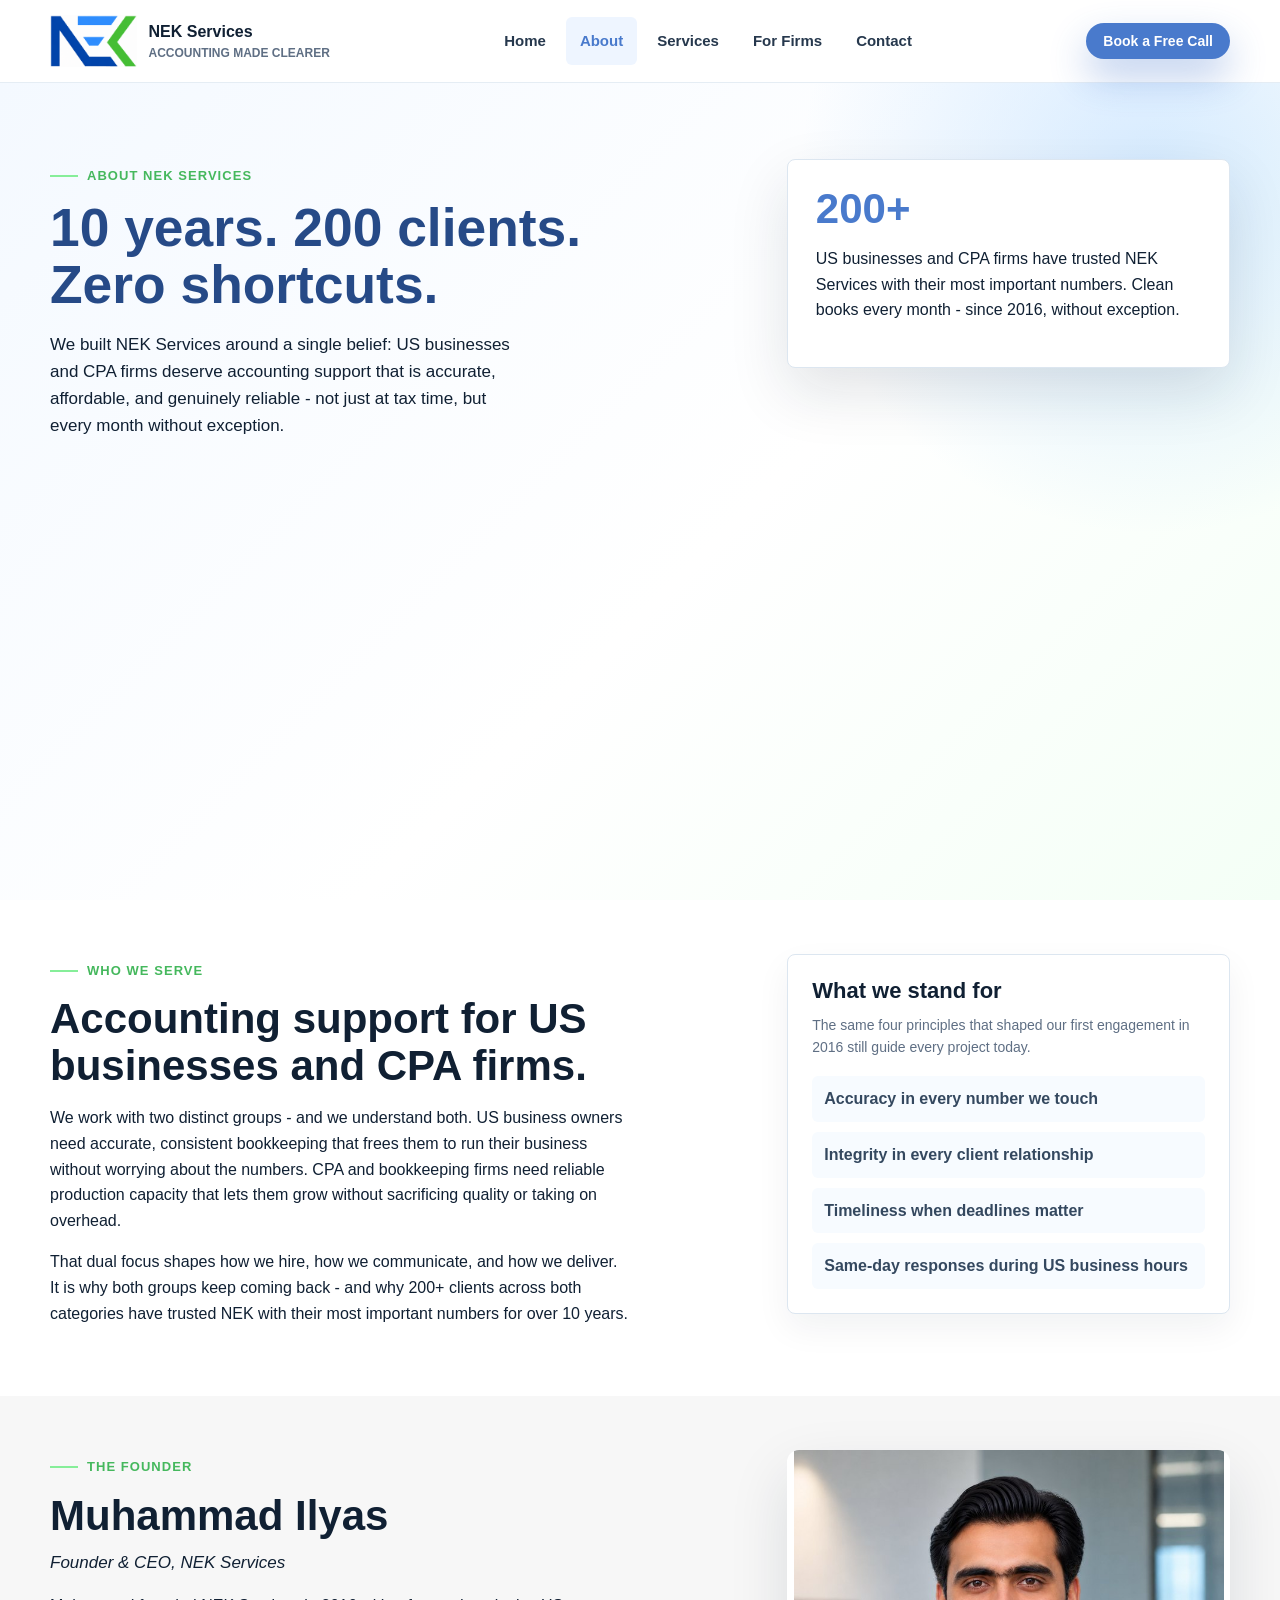
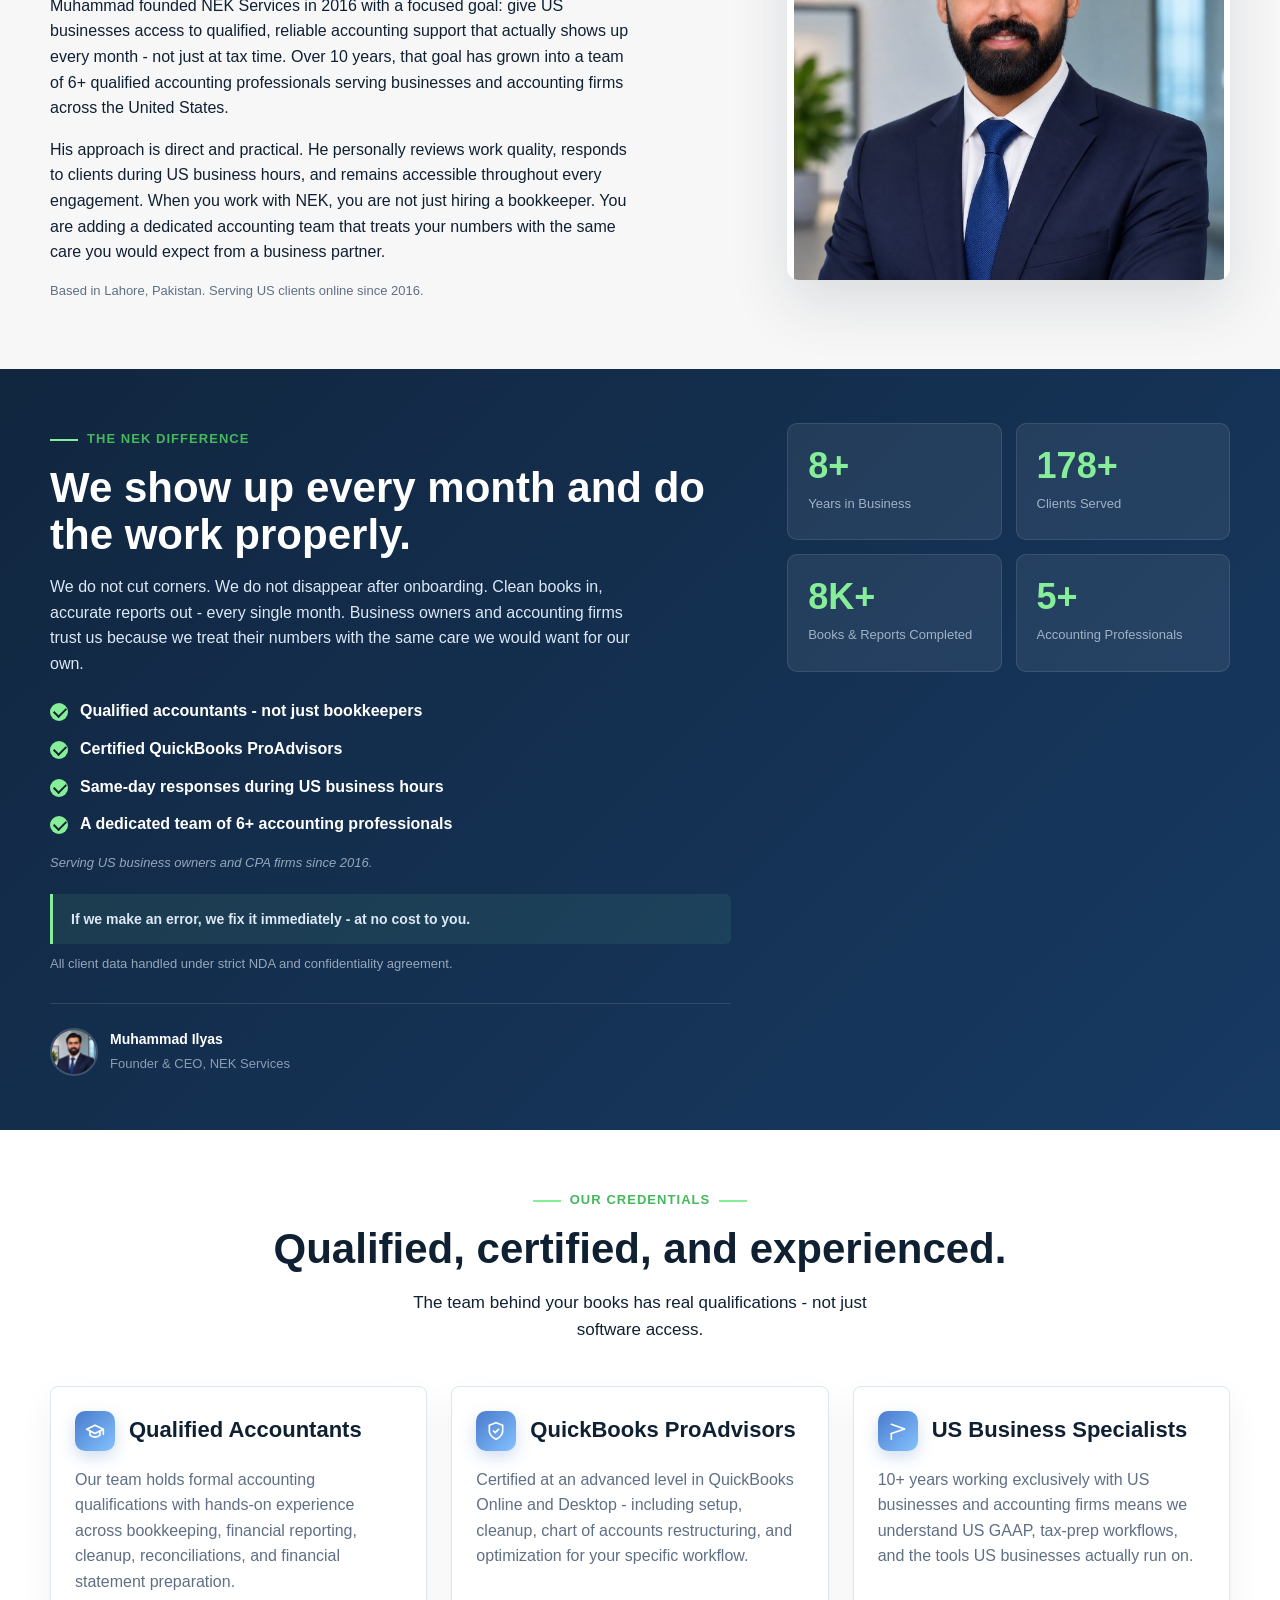
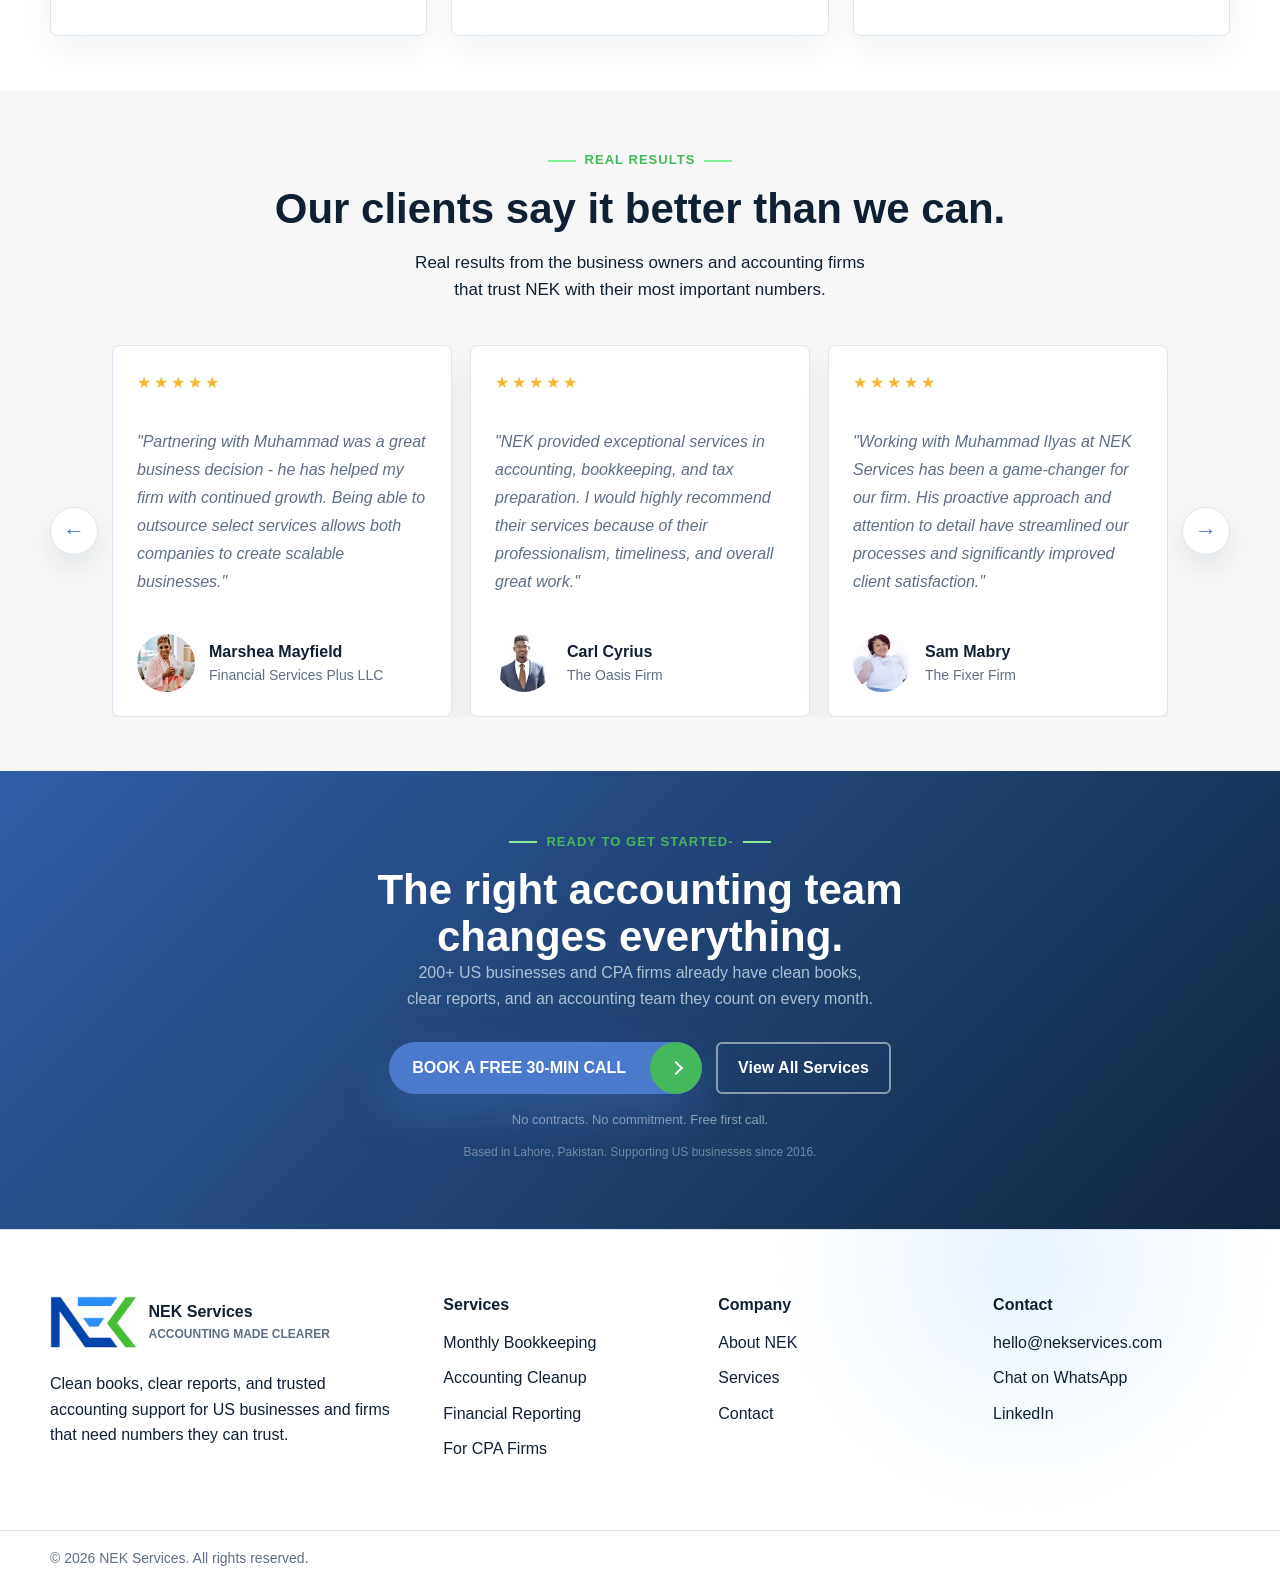
==== website/about.html @ b8a101f8 "Initial static website build" ====
﻿<!doctype html>
<html lang="en">
<head>
  <meta charset="utf-8">
  <meta name="viewport" content="width=device-width, initial-scale=1">
  <title>About NEK Services | US Accounting &amp; Bookkeeping Team Since 2016</title>
  <meta name="description" content="NEK Services is a Lahore-based accounting team serving US businesses and CPA firms since 2016. 200+ clients, 10+ years, certified QuickBooks ProAdvisors, strict NDA on every engagement.">
  <link rel="canonical" href="https://www.nekservices.com/about.html">
  <link rel="icon" href="assets/logos/favicon.png?v=nek-favicon-32-1">
  <link rel="stylesheet" href="assets/css/styles.css?v=founder-photo-1">
  <meta property="og:type" content="website">
  <meta property="og:title" content="About NEK Services | US Accounting Team Since 2016">
  <meta property="og:description" content="10+ years, 200+ clients. Qualified accountants, Certified QuickBooks ProAdvisors, strict NDA on every engagement. Based in Lahore, serving US businesses and CPA firms.">
  <meta property="og:url" content="https://www.nekservices.com/about.html">
  <meta property="og:image" content="https://www.nekservices.com/assets/img/og-image.png">
  <meta name="twitter:card" content="summary_large_image">
  <meta name="twitter:title" content="About NEK Services | US Accounting Team Since 2016">
  <meta name="twitter:description" content="10+ years, 200+ clients. Qualified accountants, Certified QuickBooks ProAdvisors. Based in Lahore, serving US businesses and CPA firms since 2016.">
  <meta name="twitter:image" content="https://www.nekservices.com/assets/img/og-image.png">
  <script type="application/ld+json">
  {
    "@context": "https://schema.org",
    "@type": "AboutPage",
    "name": "About NEK Services",
    "url": "https://www.nekservices.com/about.html",
    "description": "NEK Services - Lahore-based accounting team serving US businesses and CPA firms since 2016.",
    "about": {
      "@type": "AccountingService",
      "name": "NEK Services",
      "founder": { "@type": "Person", "name": "Muhammad Ilyas" },
      "foundingDate": "2016"
    }
  }
  </script>
</head>
<body>

  <header class="header">
    <nav class="container nav" aria-label="Main navigation">
      <a class="brand" href="index.html" aria-label="NEK Services home">
        <img class="brand__logo" src="assets/logos/nek-logo.png?v=mark-2" alt="NEK Services">
        <span class="brand__text">NEK Services <span>Accounting made clearer</span></span>
      </a>
      <button class="menu-toggle" type="button" aria-label="Toggle navigation" aria-expanded="false" data-menu-toggle>
        <span aria-hidden="true"></span><span aria-hidden="true"></span><span aria-hidden="true"></span>
      </button>
      <ul class="nav__links" data-nav-links>
        <li><a href="index.html">Home</a></li>
        <li><a href="about.html" aria-current="page">About</a></li>
        <li><a href="services.html">Services</a></li>
        <li><a href="for-firms.html">For Firms</a></li>
        <li><a href="contact.html">Contact</a></li>
      </ul>
      <div class="nav__actions">
        <a class="btn btn--primary" href="contact.html">Book a Free Call</a>
      </div>
    </nav>
  </header>

  <main>

    <!-- ---------------------------------------------
         PAGE HERO
    --------------------------------------------- -->
    <section class="hero page-hero">
      <div class="container hero__grid">
        <div class="reveal">
          <p class="eyebrow">About NEK Services</p>
          <h1>10 years. 200 clients. Zero shortcuts.</h1>
          <p class="lead">We built NEK Services around a single belief: US businesses and CPA firms deserve accounting support that is accurate, affordable, and genuinely reliable - not just at tax time, but every month without exception.</p>
        </div>
        <div class="breadcrumb-card reveal">
          <strong>200+</strong>
          <p>US businesses and CPA firms have trusted NEK Services with their most important numbers. Clean books every month - since 2016, without exception.</p>
        </div>
      </div>
    </section>

    <!-- ---------------------------------------------
         WHO WE SERVE
    --------------------------------------------- -->
    <section class="section">
      <div class="container about-grid">
        <div class="reveal">
          <p class="eyebrow">Who we serve</p>
          <h2>Accounting support for US businesses and CPA firms.</h2>
          <p>We work with two distinct groups - and we understand both. US business owners need accurate, consistent bookkeeping that frees them to run their business without worrying about the numbers. CPA and bookkeeping firms need reliable production capacity that lets them grow without sacrificing quality or taking on overhead.</p>
          <p>That dual focus shapes how we hire, how we communicate, and how we deliver. It is why both groups keep coming back - and why 200+ clients across both categories have trusted NEK with their most important numbers for over 10 years.</p>
        </div>
        <div class="card reveal">
          <h3>What we stand for</h3>
          <p class="card__desc">The same four principles that shaped our first engagement in 2016 still guide every project today.</p>
          <ul class="service-list">
            <li>Accuracy in every number we touch</li>
            <li>Integrity in every client relationship</li>
            <li>Timeliness when deadlines matter</li>
            <li>Same-day responses during US business hours</li>
          </ul>
        </div>
      </div>
    </section>

    <!-- ---------------------------------------------
         FOUNDER STORY
    --------------------------------------------- -->
    <section class="section section--soft">
      <div class="container about-grid">
        <div class="reveal">
          <p class="eyebrow">The Founder</p>
          <h2>Muhammad Ilyas</h2>
          <p class="lead" style="margin-top:10px;font-style:italic;">Founder &amp; CEO, NEK Services</p>
          <p>Muhammad founded NEK Services in 2016 with a focused goal: give US businesses access to qualified, reliable accounting support that actually shows up every month - not just at tax time. Over 10 years, that goal has grown into a team of 6+ qualified accounting professionals serving businesses and accounting firms across the United States.</p>
          <p>His approach is direct and practical. He personally reviews work quality, responds to clients during US business hours, and remains accessible throughout every engagement. When you work with NEK, you are not just hiring a bookkeeper. You are adding a dedicated accounting team that treats your numbers with the same care you would expect from a business partner.</p>
          <p class="card__meta">Based in Lahore, Pakistan. Serving US clients online since 2016.</p>
        </div>
        <div class="reveal">
          <div class="photo-placeholder photo-placeholder--tall founder-photo">
            <img src="assets/img/founder/muhammad-ilyas.jpg" alt="Muhammad Ilyas, Founder and CEO of NEK Services" loading="lazy">
          </div>
        </div>
      </div>
    </section>

    <!-- ---------------------------------------------
         THE NEK DIFFERENCE  -  Dark section (fuller story - homepage has shortened version)
    --------------------------------------------- -->
    <section class="section section--dark">
      <div class="container about-grid">
        <div class="reveal">
          <p class="eyebrow">The NEK Difference</p>
          <h2>We show up every month and do the work properly.</h2>
          <p>We do not cut corners. We do not disappear after onboarding. Clean books in, accurate reports out - every single month. Business owners and accounting firms trust us because we treat their numbers with the same care we would want for our own.</p>
          <ul class="checks">
            <li>Qualified accountants - not just bookkeepers</li>
            <li>Certified QuickBooks ProAdvisors</li>
            <li>Same-day responses during US business hours</li>
            <li>A dedicated team of 6+ accounting professionals</li>
          </ul>
          <p class="audience-note">Serving US business owners and CPA firms since 2016.</p>
          <div class="guarantee">
            <p>If we make an error, we fix it immediately - at no cost to you.</p>
          </div>
          <p class="security-note">All client data handled under strict NDA and confidentiality agreement.</p>
          <div class="founder-sig">
            <img src="assets/img/founder/muhammad-ilyas.jpg" alt="Muhammad Ilyas" loading="lazy">
            <div>
              <strong>Muhammad Ilyas</strong>
              <span>Founder &amp; CEO, NEK Services</span>
            </div>
          </div>
        </div>
        <div class="reveal">
          <div class="about-stats">
            <div class="about-stat">
              <strong data-count="10" data-suffix="+">0+</strong>
              <span>Years in Business</span>
            </div>
            <div class="about-stat">
              <strong data-count="200" data-suffix="+">0+</strong>
              <span>Clients Served</span>
            </div>
            <div class="about-stat">
              <strong data-count="10" data-suffix="K+">0K+</strong>
              <span>Books &amp; Reports Completed</span>
            </div>
            <div class="about-stat">
              <strong data-count="6" data-suffix="+">0+</strong>
              <span>Accounting Professionals</span>
            </div>
          </div>
        </div>
      </div>
    </section>

    <!-- ---------------------------------------------
         CREDENTIALS
    --------------------------------------------- -->
    <section class="section">
      <div class="container">
        <div class="section__head section__head--center reveal">
          <p class="eyebrow">Our credentials</p>
          <h2>Qualified, certified, and experienced.</h2>
          <p class="lead">The team behind your books has real qualifications - not just software access.</p>
        </div>
        <div class="grid grid--3">
          <article class="card reveal">
            <div class="svc-heading">
              <div class="svc-badge">
                <svg viewBox="0 0 24 24" fill="none" stroke="#fff" stroke-width="2" stroke-linecap="round" stroke-linejoin="round" aria-hidden="true"><path d="M22 10v6M2 10l10-5 10 5-10 5z"/><path d="M6 12v5c3 3 9 3 12 0v-5"/></svg>
              </div>
              <h3>Qualified Accountants</h3>
            </div>
            <p>Our team holds formal accounting qualifications with hands-on experience across bookkeeping, financial reporting, cleanup, reconciliations, and financial statement preparation.</p>
          </article>
          <article class="card reveal">
            <div class="svc-heading">
              <div class="svc-badge">
                <svg viewBox="0 0 24 24" fill="none" stroke="#fff" stroke-width="2" stroke-linecap="round" stroke-linejoin="round" aria-hidden="true"><path d="M12 22s8-4 8-10V5l-8-3-8 3v7c0 6 8 10 8 10z"/><polyline points="9 12 11 14 15 10"/></svg>
              </div>
              <h3>QuickBooks ProAdvisors</h3>
            </div>
            <p>Certified at an advanced level in QuickBooks Online and Desktop - including setup, cleanup, chart of accounts restructuring, and optimization for your specific workflow.</p>
          </article>
          <article class="card reveal">
            <div class="svc-heading">
              <div class="svc-badge">
                <svg viewBox="0 0 24 24" fill="none" stroke="#fff" stroke-width="2" stroke-linecap="round" stroke-linejoin="round" aria-hidden="true"><line x1="4" y1="15" x2="4" y2="22"/><path d="M4 4l16 5.5L4 15"/></svg>
              </div>
              <h3>US Business Specialists</h3>
            </div>
            <p>10+ years working exclusively with US businesses and accounting firms means we understand US GAAP, tax-prep workflows, and the tools US businesses actually run on.</p>
          </article>
        </div>
      </div>
    </section>

    <!-- ---------------------------------------------
         TESTIMONIALS  -  3 (Marshea, Carl, Sam - different from homepage)
    --------------------------------------------- -->
    <section class="section section--soft">
      <div class="container">
        <div class="section__head section__head--center reveal">
          <p class="eyebrow">Real results</p>
          <h2>Our clients say it better than we can.</h2>
          <p class="lead">Real results from the business owners and accounting firms that trust NEK with their most important numbers.</p>
        </div>
        <div class="slider reveal" data-slider>
          <button class="slider__button" type="button" aria-label="Previous testimonial" data-slider-prev>&#8592;</button>
          <div class="slider__viewport" aria-live="polite">
            <div class="slider__track" data-slider-track>

              <article class="card testimonial">
                <div class="testimonial__stars" aria-label="5 out of 5 stars"><span aria-hidden="true">&#9733;&#9733;&#9733;&#9733;&#9733;</span></div>
                <p class="testimonial__body">"Partnering with Muhammad was a great business decision - he has helped my firm with continued growth. Being able to outsource select services allows both companies to create scalable businesses."</p>
                <div class="testimonial__person">
                  <img src="assets/img/team/marshea-mayfield-96.jpg" alt="Marshea Mayfield" loading="lazy">
                  <div><strong>Marshea Mayfield</strong><span>Financial Services Plus LLC</span></div>
                </div>
              </article>

              <article class="card testimonial">
                <div class="testimonial__stars" aria-label="5 out of 5 stars"><span aria-hidden="true">&#9733;&#9733;&#9733;&#9733;&#9733;</span></div>
                <p class="testimonial__body">"NEK provided exceptional services in accounting, bookkeeping, and tax preparation. I would highly recommend their services because of their professionalism, timeliness, and overall great work."</p>
                <div class="testimonial__person">
                  <img src="assets/img/team/carl-cyrius-96.jpg" alt="Carl Cyrius" loading="lazy">
                  <div><strong>Carl Cyrius</strong><span>The Oasis Firm</span></div>
                </div>
              </article>

              <article class="card testimonial">
                <div class="testimonial__stars" aria-label="5 out of 5 stars"><span aria-hidden="true">&#9733;&#9733;&#9733;&#9733;&#9733;</span></div>
                <p class="testimonial__body">"Working with Muhammad Ilyas at NEK Services has been a game-changer for our firm. His proactive approach and attention to detail have streamlined our processes and significantly improved client satisfaction."</p>
                <div class="testimonial__person">
                  <img src="assets/img/team/samantha-mabry-96.jpg" alt="Sam Mabry" loading="lazy">
                  <div><strong>Sam Mabry</strong><span>The Fixer Firm</span></div>
                </div>
              </article>

              <article class="card testimonial">
                <div class="testimonial__stars" aria-label="5 out of 5 stars"><span aria-hidden="true">&#9733;&#9733;&#9733;&#9733;&#9733;</span></div>
                <p class="testimonial__body">"In less than a year I have been able to double my monthly client revenue and leave my 9-5 job. The team consistently demonstrates professionalism, timeliness, and strong attention to detail."</p>
                <div class="testimonial__person">
                  <img src="assets/img/team/courtney-arrington-96.jpg" alt="Courtney Arrington" loading="lazy">
                  <div><strong>Courtney Arrington</strong><span>Arrington Solutions LLC</span></div>
                </div>
              </article>

              <article class="card testimonial">
                <div class="testimonial__stars" aria-label="5 out of 5 stars"><span aria-hidden="true">&#9733;&#9733;&#9733;&#9733;&#9733;</span></div>
                <p class="testimonial__body">"NEK Services has helped our firm revenue increase by 227%. Knowledgeable, out-of-the-box thinkers - we've enjoyed partnering with a firm that truly meets our needs."</p>
                <div class="testimonial__person">
                  <img src="assets/img/team/cozette-96.jpg" alt="Dr. Cozette M. White" loading="lazy">
                  <div><strong>Dr. Cozette M. White</strong><span>My Financial Home Enterprises</span></div>
                </div>
              </article>

            </div>
          </div>
          <button class="slider__button" type="button" aria-label="Next testimonial" data-slider-next>&#8594;</button>
        </div>
      </div>
    </section>

    <!-- ---------------------------------------------
         FINAL CTA
    --------------------------------------------- -->
    <section class="section section--cta">
      <div class="container cta-inner reveal">
        <p class="eyebrow">Ready to get started-</p>
        <h2>The right accounting team changes everything.</h2>
        <p class="cta__sub">200+ US businesses and CPA firms already have clean books, clear reports, and an accounting team they count on every month.</p>
        <div class="section__actions" style="justify-content:center;">
          <a class="btn btn--arrow" href="contact.html"><span>Book a Free 30-Min Call</span></a>
          <a class="btn btn--ghost-light" href="services.html">View All Services</a>
        </div>
        <p class="cta-reassurance">No contracts. No commitment. Free first call.</p>
        <p class="cta-location">Based in Lahore, Pakistan. Supporting US businesses since 2016.</p>
      </div>
    </section>

  </main>

  <footer class="footer">
    <div class="container footer__main">
      <div>
        <a class="brand" href="index.html">
          <img class="brand__logo" src="assets/logos/nek-logo.png?v=mark-2" alt="NEK Services">
          <span class="brand__text">NEK Services <span>Accounting made clearer</span></span>
        </a>
        <p>Clean books, clear reports, and trusted accounting support for US businesses and firms that need numbers they can trust.</p>
      </div>
      <div>
        <h3>Services</h3>
        <ul>
          <li><a href="services.html">Monthly Bookkeeping</a></li>
          <li><a href="services.html">Accounting Cleanup</a></li>
          <li><a href="services.html">Financial Reporting</a></li>
          <li><a href="for-firms.html">For CPA Firms</a></li>
        </ul>
      </div>
      <div>
        <h3>Company</h3>
        <ul>
          <li><a href="about.html">About NEK</a></li>
          <li><a href="services.html">Services</a></li>
          <li><a href="contact.html">Contact</a></li>
        </ul>
      </div>
      <div>
        <h3>Contact</h3>
        <ul>
          <li><a href="mailto:hello@nekservices.com">hello@nekservices.com</a></li>
          <li><a href="https://wa.me/923344721225" target="_blank" rel="noopener">Chat on WhatsApp</a></li>
          <li><a href="https://www.linkedin.com/company/nek-services/" target="_blank" rel="noopener">LinkedIn</a></li>
        </ul>
      </div>
    </div>
    <div class="footer__bottom">
      <div class="container">&copy; 2026 NEK Services. All rights reserved.</div>
    </div>
  </footer>

  <script src="assets/js/main.js?v=slider-loop-1"></script>
</body>
</html>
---- website/assets/css/styles.css ----
﻿:root {
  --ink: #102033;
  --muted: #5f6f84;
  --blue: #497acc;
  --blue-dark: #2f5fa8;
  --sky: #84c2ff;
  --green: #86ee99;
  --green-dark: #45b85d;
  --paper: #ffffff;
  --soft: #f7f7f7;
  --silver: #ebe9e9;
  --line: #dce6f0;
  --shadow: 0 24px 60px rgba(16, 32, 51, 0.12);
  --radius: 8px;
  --max: 1180px;
  --hero-copy-shift-x:120px;
  --header-height: 83px;
  --hero-visual-height: calc(100vh - var(--header-height) - 34px);
  --founder-image-scale: 1.04;
}

* {
  box-sizing: border-box;
}

html {
  scroll-behavior: smooth;
  overflow-x: hidden;
}

body {
  margin: 0;
  padding-top: var(--header-height);
  color: var(--ink);
  font-family: Inter, "Segoe UI", Arial, sans-serif;
  background: var(--paper);
  line-height: 1.6;
  overflow-x: hidden;
}

img {
  display: block;
  max-width: 100%;
}

a {
  color: inherit;
  text-decoration: none;
}

.container {
  width: min(100% - 40px, var(--max));
  margin: 0 auto;
}

.header {
  position: fixed;
  top: 0;
  left: 0;
  right: 0;
  width: 100%;
  z-index: 1000;
  background: rgba(255, 255, 255, 0.94);
  border-bottom: 1px solid rgba(220, 230, 240, 0.72);
  backdrop-filter: blur(14px);
}

.nav {
  min-height: 82px;
  display: flex;
  align-items: center;
  justify-content: space-between;
  gap: 24px;
}

.brand {
  display: inline-flex;
  align-items: center;
  gap: 12px;
  font-weight: 800;
  letter-spacing: 0;
}

.brand__mark {
  width: 44px;
  height: 44px;
  display: grid;
  place-items: center;
  border-radius: 8px;
  color: #fff;
  background: linear-gradient(135deg, var(--blue), var(--green));
  box-shadow: 0 12px 24px rgba(47, 103, 198, 0.22);
}

.brand__logo {
  height: 52px;
  width: auto;
  object-fit: contain;
}

.brand__text span {
  display: block;
  color: var(--muted);
  font-size: 12px;
  font-weight: 700;
  text-transform: uppercase;
}

.nav__links {
  display: flex;
  align-items: center;
  gap: 6px;
  list-style: none;
  margin: 0;
  padding: 0;
}

.nav__links a {
  display: inline-flex;
  padding: 12px 14px;
  border-radius: 6px;
  color: #26384d;
  font-weight: 700;
  font-size: 15px;
}

.nav__links a:hover,
.nav__links a:focus,
.nav__links a[aria-current="page"] {
  color: var(--blue);
  background: #eef5ff;
}

.nav__actions {
  display: flex;
  align-items: center;
  gap: 12px;
  flex-shrink: 0;
}

.nav__actions .btn {
  min-height: 36px;
  padding: 7px 16px;
  font-size: 14px;
  border-radius: 999px;
}

.menu-toggle {
  display: none;
  width: 44px;
  height: 44px;
  border: 1px solid var(--line);
  border-radius: 8px;
  background: #fff;
  color: var(--ink);
}

.menu-toggle span {
  display: block;
  width: 20px;
  height: 2px;
  margin: 4px auto;
  background: currentColor;
}

.btn {
  display: inline-flex;
  align-items: center;
  justify-content: center;
  min-height: 46px;
  padding: 12px 20px;
  border: 1px solid transparent;
  border-radius: 6px;
  font-weight: 800;
  line-height: 1;
  transition: transform 160ms ease, box-shadow 160ms ease, background 160ms ease;
}

.btn:hover,
.btn:focus {
  transform: translateY(-3px);
}

.btn--primary {
  color: #fff;
  background: var(--blue);
  box-shadow: 0 18px 38px rgba(47, 103, 198, 0.32);
}

.btn--primary:hover,
.btn--primary:focus {
  background: var(--green-dark);
  border-color: var(--green-dark);
}

.btn--ghost {
  color: var(--blue-dark);
  background: #fff;
  border-color: var(--line);
}

.btn--light {
  color: var(--ink);
  background: #fff;
}

.btn--ghost:hover,
.btn--ghost:focus,
.btn--light:hover,
.btn--light:focus {
  color: #fff;
  background: var(--green-dark);
  border-color: var(--green-dark);
}

.btn--arrow {
  position: relative;
  min-width: 188px;
  min-height: 52px;
  justify-content: flex-start;
  padding: 0 76px 0 23px;
  overflow: hidden;
  isolation: isolate;
  color: #fff;
  background: var(--blue);
  border: none;
  border-radius: 999px;
  box-shadow: 0 22px 44px rgba(73, 122, 204, 0.34);
  text-transform: uppercase;
}

.btn--arrow::before {
  content: "";
  position: absolute;
  top: 50%;
  right: 0;
  width: 52px;
  height: 52px;
  border-radius: 999px;
  background: var(--green-dark);
  transform: translateY(-50%);
  z-index: 0;
  transition: width 220ms ease;
}

.btn--arrow::after {
  content: "";
  position: absolute;
  top: 50%;
  right: 26px;
  width: 8px;
  height: 8px;
  border-top: 2.5px solid #fff;
  border-right: 2.5px solid #fff;
  transform: translate(50%, -50%) rotate(45deg);
  z-index: 2;
}

.btn--arrow > span {
  position: relative;
  z-index: 1;
}

.btn--arrow:hover,
.btn--arrow:focus {
  background: var(--blue);
}

.btn--arrow:hover::before,
.btn--arrow:focus::before {
  width: calc(100% + 2px);
}

.hero {
  position: relative;
  overflow: hidden;
  min-height: calc(100vh - var(--header-height));
  display: flex;
  align-items: flex-start;
  padding: 34px 0 0;
  background: #faf9f7;
}

.hero > .container {
  width: min(100% - 120px, 1680px);
}

.page-hero > .container {
  width: min(100% - 40px, var(--max));
}

.page-hero {
  padding: 76px 0;
  background:
    radial-gradient(circle at 90% 12%, rgba(132, 194, 255, 0.34), transparent 26%),
    linear-gradient(135deg, #f4f9ff 0%, #ffffff 56%, #f4fff6 100%);
}

.page-hero .hero__grid,
.page-hero .contact-grid {
  grid-template-columns: 1fr 0.62fr;
}

.breadcrumb-card {
  padding: 28px;
  border-radius: 8px;
  background: #fff;
  border: 1px solid var(--line);
  box-shadow: var(--shadow);
}

.breadcrumb-card strong {
  display: block;
  color: var(--blue);
  font-size: 42px;
  line-height: 1;
}

.hero::before {
  content: none;
}

.hero__grid,
.contact-grid {
  position: relative;
  display: grid;
  grid-template-columns: minmax(560px, 0.86fr) minmax(760px, 1.14fr);
  gap: 22px;
  align-items: flex-start;
}

.split {
  position: relative;
  display: grid;
  grid-template-columns: 1.2fr 0.8fr;
  gap: 56px;
  align-items: flex-start;
}

.hero-copy {
  margin-top: 80px;
  margin-left: max(0px, calc((100vw - var(--max)) / 2 - 60px));
}

.eyebrow {
  display: inline-flex;
  align-items: center;
  gap: 9px;
  margin: 0 0 14px;
  color: var(--green-dark);
  font-size: 13px;
  font-weight: 900;
  letter-spacing: 0.08em;
  text-transform: uppercase;
}

.eyebrow::before {
  content: "";
  width: 28px;
  height: 2px;
  background: var(--green);
}

h1,
h2,
h3 {
  margin: 0;
  color: var(--ink);
  line-height: 1.12;
  letter-spacing: 0;
  text-wrap: pretty;
}

h1 {
  max-width: 570px;
  font-size: clamp(36px, 4.17vw, 60px);
  line-height: 1.06;
  color: #264a87;
}

h2 {
  font-size: clamp(29px, 3.4vw, 42px);
}

h3 {
  font-size: 22px;
}

.lead {
  max-width: 480px;
  color: #102033;
  font-size: 17px;
}

.hero__actions,
.section__actions {
  display: flex;
  gap: 14px;
  flex-wrap: wrap;
  margin-top: 28px;
}

.hero-card {
  position: relative;
  min-height: var(--hero-visual-height);
  overflow: hidden;
}

.hero-card__image {
  position: absolute;
  right: 10%;
  bottom: 0%;
  width: min(560px, 100%);
  height: var(--hero-visual-height);
  overflow: hidden;
  border-radius: 0;
  box-shadow: none;
  filter: drop-shadow(0 24px 34px rgba(16, 32, 51, 0.18));
  z-index: 2;
 
}

.hero-card__image img {
  width: 100%;
  height: auto;
  object-fit: initial;
  object-position: initial;
  transform: scale(var(--founder-image-scale));
  transform-origin: bottom center;
}

.hero-visual__ring {
  position: absolute;
  display: block;
  right: 40%;
  bottom: -18px;
  width: 425px;
  height: 252px;
  background: url("../img/hero-blue-arc.png") center / contain no-repeat;
  z-index: 1;
}

.hero-visual__dots {
  position: absolute;
  left:15%;
  top: 55%;
  width: 104px;
  height: 93px;
  background: url("../img/hero-dots.png") center / contain no-repeat;
  animation: float-y 4s linear infinite;
  z-index: 1;
}

.hero-visual__zigzag {
  position: absolute;
  left: 10%;
  top: 35%;
  width: 87px;
  height: 29px;
  background: url("../img/hero-zigzag.png") center / contain no-repeat;
  animation: float-x 3s linear infinite;
  z-index: 1;
}

@keyframes float-x {
  0%,
  100% {
    transform: translateX(-30px);
  }

  50% {
    transform: translateX(-10px);
  }
}

@keyframes float-y {
  0%,
  100% {
    transform: translateY(0);
  }

  50% {
    transform: translateY(-24px);
  }
}

@media (prefers-reduced-motion: reduce) {
  .hero-visual__dots,
  .hero-visual__zigzag {
    animation: none;
  }
}

.section {
  padding: 54px 0;
}

.section--soft {
  background: var(--soft);
}

.section--dark {
  color: #dce8f5;
  background: linear-gradient(135deg, #11263f, #173a63);
}

.section--dark h2,
.section--dark h3 {
  color: #fff;
}

.section--blueprint {
  background:
    linear-gradient(rgba(73, 122, 204, 0.05) 1px, transparent 1px),
    linear-gradient(90deg, rgba(73, 122, 204, 0.05) 1px, transparent 1px),
    var(--paper);
  background-size: 44px 44px;
}

.section__head {
  max-width: 900px;
  margin-bottom: 42px;
}

.section__head--center {
  margin-left: auto;
  margin-right: auto;
  text-align: center;
}

.section__head--center .lead {
  margin-left: auto;
  margin-right: auto;
}

.section__head--split {
  display: flex;
  align-items: flex-end;
  justify-content: space-between;
  gap: 32px;
  max-width: 100%;
}

.svc-heading {
  display: flex;
  align-items: center;
  gap: 14px;
  margin-bottom: 14px;
}

.svc-heading h3 {
  margin: 0;
}

.svc-badge {
  width: 40px;
  height: 40px;
  flex-shrink: 0;
  border-radius: 10px;
  background: linear-gradient(135deg, var(--blue), var(--sky));
  display: flex;
  align-items: center;
  justify-content: center;
  box-shadow: 0 6px 16px rgba(73,122,204,0.25);
}

.svc-badge svg {
  width: 20px;
  height: 20px;
}

.section__head--center .eyebrow {
  justify-content: center;
}

.section__head--center .eyebrow::after {
  content: "";
  width: 28px;
  height: 2px;
  background: var(--green);
}

.grid {
  display: grid;
  gap: 24px;
}

.grid--3 {
  grid-template-columns: repeat(3, 1fr);
}

.grid--4 {
  grid-template-columns: repeat(4, 1fr);
}

.card {
  padding: 24px;
  border: 1px solid var(--line);
  border-radius: var(--radius);
  background: #fff;
  box-shadow: 0 14px 34px rgba(16, 32, 51, 0.06);
}

.card:hover {
  transform: translateY(-4px);
  transition: transform 160ms ease;
}

.card__num {
  display: inline-grid;
  place-items: center;
  width: 46px;
  height: 46px;
  margin-bottom: 24px;
  border-radius: 8px;
  color: #fff;
  background: var(--blue);
  font-weight: 900;
}

.service-list {
  display: grid;
  gap: 10px;
  padding: 0;
  margin: 18px 0 0;
  list-style: none;
}

.service-list li {
  padding: 10px 12px;
  border-radius: 6px;
  background: #f7fbff;
  color: #34485f;
  font-weight: 700;
}

.link {
  color: var(--blue);
  font-weight: 900;
}

.problem-grid {
  grid-template-columns: repeat(3, 1fr);
}

.problem {
  position: relative;
  padding-left: 30px;
}

.faq {
  display: grid;
  gap: 14px;
}

.faq details {
  border: 1px solid var(--line);
  border-radius: 8px;
  background: #fff;
  box-shadow: 0 10px 24px rgba(16, 32, 51, 0.05);
}

.faq summary {
  cursor: pointer;
  padding: 18px 20px;
  color: var(--ink);
  font-weight: 900;
}

.faq details p {
  margin: 0;
  padding: 0 20px 20px;
  color: var(--muted);
}

.checks {
  display: grid;
  gap: 12px;
  padding: 0;
  margin: 22px 0 0;
  list-style: none;
}

.checks li {
  position: relative;
  padding-left: 30px;
  color: #ffffff;
  font-weight: 700;
}

.checks li::before {
  content: "";
  position: absolute;
  left: 0;
  top: 5px;
  width: 18px;
  height: 18px;
  border-radius: 50%;
  background: var(--green);
}

.checks li::after {
  content: "";
  position: absolute;
  left: 4px;
  top: 9px;
  width: 10px;
  height: 6px;
  border-left: 2.5px solid #102033;
  border-bottom: 2.5px solid #102033;
  transform: rotate(-45deg);
}

.credential-panel {
  position: relative;
  display: grid;
  gap: 16px;
  padding: 34px;
  border: 1px solid var(--line);
  border-radius: 8px;
  background:
    radial-gradient(circle at 92% 14%, rgba(132, 194, 255, 0.26), transparent 28%),
    #fff;
  box-shadow: var(--shadow);
}

.credential-panel__mark {
  width: 84px;
  height: 84px;
  display: grid;
  place-items: center;
  border-radius: 50%;
  color: #fff;
  background: var(--blue);
  font-weight: 900;
  box-shadow: 0 16px 28px rgba(73, 122, 204, 0.24);
}

.credential-card {
  display: grid;
  gap: 5px;
  padding: 18px;
  border: 1px solid var(--line);
  border-radius: 8px;
  background: #fff;
}

.credential-card strong {
  color: var(--ink);
  font-size: 18px;
}

.credential-card span {
  color: var(--muted);
}

.image-stack {
  position: relative;
  min-height: 520px;
}

.image-stack img {
  position: absolute;
  object-fit: cover;
  border-radius: 8px;
  box-shadow: var(--shadow);
}

.image-stack img:first-child {
  inset: 0 80px 88px 0;
  width: calc(100% - 80px);
  height: calc(100% - 88px);
}

.image-stack img:last-child {
  right: 0;
  bottom: 0;
  width: 44%;
  min-width: 190px;
  border: 8px solid #fff;
}

.stats {
  display: grid;
  grid-template-columns: repeat(4, 1fr);
  gap: 18px;
  margin-top: 36px;
}

.stat {
  padding: 24px;
  border-radius: 8px;
  background: #fff;
  border: 1px solid var(--line);
}

.stat strong {
  display: block;
  color: var(--blue);
  font-size: 34px;
  line-height: 1;
}

.logos {
  display: grid;
  grid-template-columns: repeat(5, 1fr);
  gap: 16px;
  align-items: center;
}

.logos.slider__track {
  display: flex;
  grid-template-columns: none;
}

.logo-tile {
  min-height: 110px;
  display: grid;
  place-items: center;
  padding: 18px;
  border: 1px solid var(--line);
  border-radius: 8px;
  background: #fff;
}

.logo-tile img {
  max-height: 64px;
  object-fit: contain;
}

.slider {
  position: relative;
  display: grid;
  grid-template-columns: 48px 1fr 48px;
  gap: 14px;
  align-items: center;
}

.slider__viewport {
  overflow: hidden;
}

.slider__track {
  display: flex;
  gap: 18px;
  overflow-x: auto;
  scroll-behavior: smooth;
  scroll-snap-type: x mandatory;
  scrollbar-width: none;
  will-change: transform;
}

.slider__track::-webkit-scrollbar {
  display: none;
}

.slider__track > * {
  flex: 0 0 calc((100% - 36px) / 3);
  scroll-snap-align: start;
}

.slider__button {
  width: 48px;
  height: 48px;
  border: 1px solid var(--line);
  border-radius: 50%;
  color: var(--blue);
  background: #fff;
  font-size: 22px;
  font-weight: 900;
  box-shadow: 0 12px 26px rgba(16, 32, 51, 0.08);
  cursor: pointer;
  transition: background 160ms ease, color 160ms ease, border-color 160ms ease, transform 160ms ease;
}

.slider__button:hover,
.slider__button:focus {
  color: #fff;
  background: var(--green-dark);
  border-color: var(--green-dark);
  transform: translateY(-2px);
}

.process {
  counter-reset: step;
}

.process .card {
  position: relative;
}

.process .card::before {
  counter-increment: step;
  content: "0" counter(step);
  display: block;
  margin-bottom: 16px;
  color: var(--green-dark);
  font-weight: 900;
}

.section--cta {
  color: #fff;
  text-align: center;
  background: linear-gradient(135deg, var(--blue-dark), #11263f);
}

.section--cta h2 {
  color: #fff;
}

.section--cta .eyebrow::after {
  content: "";
  width: 28px;
  height: 2px;
  background: var(--green);
}

.cta-inner {
  max-width: 680px;
}

.cta-reassurance {
  font-size: 13px;
  color: rgba(220,232,245,0.60);
  margin-top: 16px;
}

.cta-location {
  font-size: 12px;
  color: rgba(220,232,245,0.45);
  margin-top: 8px;
}

/* Testimonial company logo */
.testimonial__logo {
  height: 34px;
  width: auto;
  max-width: 88px;
  object-fit: contain;
  margin-left: auto;
  flex-shrink: 0;
  mix-blend-mode: multiply;
  opacity: 0.75;
}

.testimonial__logo-dark-wrap {
  margin-left: auto;
  flex-shrink: 0;
  background: #111;
  border-radius: 5px;
  padding: 5px 14px;
  max-width: 110px;
  display: flex;
  align-items: center;
}

.testimonial__logo-dark-wrap .testimonial__logo {
  height: 22px;
  mix-blend-mode: normal;
  opacity: 0.9;
  margin-left: 0;
}

.team-grid {
  grid-template-columns: repeat(4, 1fr);
}

.testimonial-grid {
  grid-template-columns: repeat(2, 1fr);
}

.testimonial-grid--featured {
  grid-template-columns: repeat(3, 1fr);
}

.testimonial {
  display: grid;
  gap: 18px;
}

.testimonial__person {
  display: flex;
  align-items: center;
  gap: 14px;
}

.testimonial__person img {
  width: 58px;
  height: 58px;
  border-radius: 50%;
  object-fit: cover;
}

.testimonial__person strong,
.testimonial__person span {
  display: block;
}

.testimonial__person strong {
  white-space: nowrap;
}

.testimonial__person span {
  color: var(--muted);
  font-size: 14px;
}

.founder-card {
  overflow: hidden;
  padding: 0;
}

.founder-card img {
  width: 100%;
  aspect-ratio: 1 / 1;
  object-fit: cover;
}

.founder-card__body {
  padding: 24px;
}

.team-placeholder {
  min-height: 330px;
  display: grid;
  place-items: center;
  padding: 30px;
  text-align: center;
  border: 1px dashed rgba(73, 122, 204, 0.45);
  background:
    linear-gradient(135deg, rgba(132, 194, 255, 0.12), rgba(134, 238, 153, 0.12)),
    #fff;
}

.team-placeholder__mark {
  width: 74px;
  height: 74px;
  display: grid;
  place-items: center;
  margin: 0 auto 18px;
  border-radius: 50%;
  color: var(--blue-dark);
  background: var(--silver);
  font-size: 30px;
  font-weight: 900;
}

.person {
  overflow: hidden;
  padding: 0;
}

.person img {
  width: 100%;
  aspect-ratio: 1 / 1.06;
  object-fit: cover;
}

.person__body {
  padding: 20px;
}

.form {
  display: grid;
  gap: 16px;
}

.field {
  display: grid;
  gap: 7px;
}

.field label {
  color: #26384d;
  font-weight: 800;
  font-size: 14px;
}

.field input,
.field textarea,
.field select {
  width: 100%;
  border: 1px solid var(--line);
  border-radius: 6px;
  padding: 13px 14px;
  color: var(--ink);
  font: inherit;
  background: #fff;
}

.field textarea {
  min-height: 150px;
  resize: vertical;
}

.form__row {
  display: grid;
  grid-template-columns: 1fr 1fr;
  gap: 16px;
}

.form-note {
  margin: 0;
  color: var(--muted);
  font-size: 14px;
}

.footer {
  color: var(--ink);
  background:
    radial-gradient(circle at 80% 10%, rgba(132, 194, 255, 0.18), transparent 24%),
    #fff;
  border-top: 1px solid var(--line);
}

.footer__main {
  display: grid;
  grid-template-columns: 1.5fr 1fr 1fr 1fr;
  gap: 38px;
  padding: 66px 0;
}

.footer h3 {
  color: var(--ink);
  font-size: 16px;
}

.footer strong {
  color: var(--ink);
}

.footer ul {
  display: grid;
  gap: 10px;
  padding: 0;
  margin: 16px 0 0;
  list-style: none;
}

.footer a:hover,
.footer a:focus {
  color: var(--green-dark);
}

.footer__bottom {
  padding: 16px 0;
  border-top: 1px solid var(--line);
  color: var(--muted);
  font-size: 14px;
}

/* â•â•â•â•â•â•â•â•â•â•â•â•â•â•â•â•â•â•â•â•â•â•â•â•â•â•â•â•â•â•â•â•â•â•â•â•â•â•â•â•â•â•
   HOME v2 â€” ADDITIONS
â•â•â•â•â•â•â•â•â•â•â•â•â•â•â•â•â•â•â•â•â•â•â•â•â•â•â•â•â•â•â•â•â•â•â•â•â•â•â•â•â•â• */

/* â”€â”€â”€ Trust Bar â€” Infinite Marquee â”€â”€â”€ */
.trust-bar-wrap {
  display: flex;
  align-items: stretch;
  background: #fff;
  border-bottom: 1px solid var(--line);
  overflow: hidden;
}

.trust-bar__label-col {
  flex-shrink: 0;
  display: flex;
  align-items: center;
  padding: 0 28px 0 max(20px, calc((100vw - 1180px) / 2));
  border-right: 1px solid var(--line);
}

.trust-bar__logos {
  flex: 1;
  display: flex;
  align-items: center;
  justify-content: space-around;
  padding: 16px 40px;
  gap: 24px;
}

.trust-logo {
  display: flex;
  align-items: center;
  justify-content: center;
  flex: 1;
}

.trust-logo img {
  height: 64px;
  width: auto;
  max-width: 160px;
  object-fit: contain;
  filter: grayscale(0.5);
  opacity: 0.70;
  mix-blend-mode: multiply;
  transition: opacity 200ms, filter 200ms;
}

.trust-logo:hover img {
  filter: none;
  opacity: 1;
}

.trust-bar__label {
  color: #53657a;
  font-size: 12px;
  font-weight: 800;
  text-transform: uppercase;
  letter-spacing: 0.12em;
  white-space: nowrap;
}

.marquee-outer {
  flex: 1;
  overflow: hidden;
  -webkit-mask-image: linear-gradient(to right, transparent, #000 28px, #000 calc(100% - 80px), transparent);
  mask-image: linear-gradient(to right, transparent, #000 28px, #000 calc(100% - 80px), transparent);
}

.marquee-track {
  display: flex;
  align-items: center;
  gap: 70px;
  padding: 18px 0;
  width: max-content;
  animation: marquee-scroll 78s linear infinite;
}

.marquee-outer:hover .marquee-track {
  animation-play-state: paused;
}

@keyframes marquee-scroll {
  from { transform: translateX(170px); }
  to   { transform: translateX(calc(-50% + 170px)); }
}

.marquee-logo {
  flex-shrink: 0;
  display: flex;
  align-items: center;
  justify-content: center;
}

/* White-bg logos: multiply blend makes their white background disappear on the white trust bar */
.marquee-logo:not(.marquee-logo--dark) img {
  mix-blend-mode: multiply;
}

.marquee-logo img {
  height: 70px;
  width: auto;
  max-width: 230px;
  object-fit: contain;
  filter: none;
  opacity: 0.42;
  transition: opacity 200ms, filter 200ms, transform 200ms;
}

.marquee-logo:hover img {
  filter: none;
  opacity: 1;
  transform: translateY(-1px);
}

/* Square / circular logos */
.marquee-logo--sq img {
  height: 74px;
  width: auto;
  max-width: 150px;
}

.marquee-logo--sq-sm img {
  height: 74px;
  width: auto;
  max-width: 150px;
}
.marquee-logo--wide img {
  max-width: 250px;
}

.marquee-logo--badge img {
  height: 76px;
  max-width: 150px;
}

.marquee-logo--premier img {
  height: 64px;
  max-width: 280px;
}



.marquee-logo--dark {
  min-width: 150px;
  min-height: 70px;
  padding: 8px 18px;
  background: rgba(20, 40, 60, 0.56);
  border: 1px solid rgba(255, 255, 255, 0.08);
  border-radius: 8px;
  box-shadow: 0 14px 30px rgba(20, 40, 60, 0.14);
}

.marquee-logo--dark img {
  height: 48px;
  width: auto;
  max-width: 174px;
}

.marquee-logo--dark.marquee-logo--sq img {
  height: 52px;
  width: 52px;
  max-width: 52px;
}

.marquee-logo--dark img {
  filter: none;
  opacity: 0.42;
}

.marquee-logo--dark:hover {
  background: #14283c;
  transform: translateY(-1px);
}

.marquee-logo--dark:hover img {
  opacity: 1;
  transform: none;
}

/* â•â•â•â•â•â•â•â•â•â•â•â•â•â•â•â•â•â•â•â•â•â•â•â•â•â•â•â•â•â•â•â•â•â•â•â•â•â•â•â•â•â•â•â•â•â•â•â•â•â•â•â•â•â•
   PAIN POINTS
â•â•â•â•â•â•â•â•â•â•â•â•â•â•â•â•â•â•â•â•â•â•â•â•â•â•â•â•â•â•â•â•â•â•â•â•â•â•â•â•â•â•â•â•â•â•â•â•â•â•â•â•â•â• */
.pain-grid {
  display: grid;
  grid-template-columns: repeat(3, 1fr);
  gap: 24px;
}

.pain-card {
  position: relative;
  padding: 36px 30px 32px;
  background: #fff;
  border-radius: 12px;
  border: 1px solid rgba(73, 122, 204, 0.14);
  box-shadow: 0 8px 28px rgba(16, 32, 51, 0.07);
  overflow: hidden;
  transition: transform 180ms ease, box-shadow 180ms ease;
}

.pain-card:hover {
  transform: translateY(-5px);
  box-shadow: 0 20px 44px rgba(16, 32, 51, 0.12);
}

.pain-card h3 {
  font-size: 19px;
  margin-bottom: 14px;
  color: var(--ink);
  line-height: 1.3;
}

.pain-card p {
  color: var(--muted);
  font-size: 15px;
  line-height: 1.7;
  margin: 0;
}

.pain-cta {
  display: flex;
  flex-direction: column;
  align-items: center;
  gap: 16px;
  margin-top: 48px;
  text-align: center;
}

.pain-cta__claim {
  font-size: 15px;
  font-weight: 800;
  color: var(--ink);
  margin: 0;
}

.pain-cta__risk {
  font-size: 13px;
  color: var(--muted);
  margin: 10px 0 0;
}

/* â•â•â•â•â•â•â•â•â•â•â•â•â•â•â•â•â•â•â•â•â•â•â•â•â•â•â•â•â•â•â•â•â•â•â•â•â•â•â•â•â•â•â•â•â•â•â•â•â•â•â•â•â•â•
   SERVICES GRID
â•â•â•â•â•â•â•â•â•â•â•â•â•â•â•â•â•â•â•â•â•â•â•â•â•â•â•â•â•â•â•â•â•â•â•â•â•â•â•â•â•â•â•â•â•â•â•â•â•â•â•â•â•â• */
.services-grid {
  display: grid;
  grid-template-columns: repeat(3, 1fr);
  gap: 24px;
}

.service-item {
  padding: 32px;
  border: 1px solid var(--line);
  border-radius: 14px;
  background: #fff;
  box-shadow: 0 4px 18px rgba(16, 32, 51, 0.05);
  transition: transform 180ms ease, box-shadow 180ms ease, border-color 180ms ease;
}

.service-item:hover {
  transform: translateY(-5px);
  box-shadow: 0 20px 46px rgba(16, 32, 51, 0.11);
  border-color: var(--blue);
}

.service-item__icon {
  width: 52px;
  height: 52px;
  border-radius: 12px;
  background: linear-gradient(135deg, var(--blue), var(--sky));
  color: #fff;
  display: flex;
  align-items: center;
  justify-content: center;
  margin-bottom: 20px;
  font-size: 14px;
  font-weight: 900;
  letter-spacing: 0.02em;
}

.service-item h3 {
  font-size: 18px;
  margin-bottom: 10px;
  color: var(--ink);
}

.service-item p {
  color: var(--muted);
  font-size: 14px;
  line-height: 1.65;
  margin: 0 0 18px;
}

.service-item__link {
  display: inline-flex;
  align-items: center;
  gap: 5px;
  color: var(--blue);
  font-size: 13px;
  font-weight: 700;
  transition: gap 160ms;
}

.service-item__link::after {
  content: '\2192';
  transition: transform 160ms;
}

.service-item:hover .service-item__link::after {
  transform: translateX(4px);
}

/* Process steps â€” uses existing .card + .grid--3 */
.step-num {
  width: 56px;
  height: 56px;
  border-radius: 50%;
  background: var(--blue);
  color: #fff;
  font-size: 20px;
  font-weight: 900;
  display: flex;
  align-items: center;
  justify-content: center;
  margin: 0 auto 20px;
  box-shadow: 0 8px 20px rgba(73, 122, 204, 0.30);
}

.step-num--green {
  background: var(--green-dark);
  box-shadow: 0 8px 20px rgba(69, 184, 93, 0.30);
}

.card--center { text-align: center; }

/* How It Works â€” step flow */
.steps-flow {
  display: grid;
  grid-template-columns: repeat(3, 1fr);
  gap: 0;
  margin-top: 8px;
}

.step {
  padding: 0 40px 0 40px;
  text-align: center;
}

.step:first-child {
  padding-left: 0;
}

.step:last-child {
  padding-right: 0;
}

.step + .step {
  border-left: 1px dashed var(--line);
}

.step .step-num {
  margin: 0 0 12px 0;
}

.step-result-label {
  display: inline-block;
  font-size: 11px;
  font-weight: 700;
  color: var(--green-dark);
  text-transform: uppercase;
  letter-spacing: 0.08em;
  margin-left: 8px;
  vertical-align: middle;
}

.steps-followup {
  font-size: 14px;
  color: var(--muted);
  margin: 14px auto 0;
  max-width: 480px;
}

.steps-risk {
  font-size: 13px;
  color: var(--muted);
  margin: 8px 0 0;
  opacity: 0.75;
}

/* Service number badge */
.svc-num {
  display: inline-flex;
  align-items: center;
  justify-content: center;
  width: 44px;
  height: 44px;
  border-radius: 10px;
  background: linear-gradient(135deg, var(--blue), var(--sky));
  color: #fff;
  font-size: 13px;
  font-weight: 900;
  margin-bottom: 18px;
}

/* Arrow link inside cards */
.card-link {
  display: inline-flex;
  align-items: center;
  gap: 4px;
  color: var(--blue);
  font-size: 14px;
  font-weight: 700;
  margin-top: 14px;
}

.card-link::after { content: '\2192'; transition: transform 160ms; }
.card:hover .card-link::after { transform: translateX(4px); }

/* Pain card left accent */
.pain-card { border-left: 4px solid var(--blue); border-radius: 0 var(--radius) var(--radius) 0; }

/* About grid (dark section) */
.about-grid {
  display: grid;
  grid-template-columns: 1fr 0.65fr;
  gap: 56px;
  align-items: start;
}

.about-stats {
  display: grid;
  grid-template-columns: 1fr 1fr;
  gap: 14px;
}

.about-stat {
  padding: 24px 20px;
  border-radius: 10px;
  background: rgba(255,255,255,0.07);
  border: 1px solid rgba(255,255,255,0.10);
}

.about-stat strong {
  display: block;
  font-size: 36px;
  font-weight: 900;
  color: var(--green);
  line-height: 1;
  margin-bottom: 6px;
}

.about-stat span {
  color: rgba(220,232,245,0.68);
  font-size: 13px;
  line-height: 1.4;
}

.audience-note {
  font-size: 13px;
  color: rgba(220,232,245,0.65);
  margin-top: 16px;
  font-style: italic;
}

.guarantee {
  margin-top: 20px;
  padding: 14px 18px;
  border-left: 3px solid var(--green);
  background: rgba(134,238,153,0.08);
  border-radius: 0 6px 6px 0;
  font-size: 14px;
  font-weight: 700;
  color: #dce8f5;
}

.guarantee p {
  margin: 0;
}

.security-note {
  font-size: 13px;
  color: rgba(220,232,245,0.65);
  margin-top: 10px;
}

.photo-placeholder {
  position: relative;
  border-radius: 12px;
  overflow: hidden;
  margin-bottom: 14px;
}

.photo-placeholder img {
  width: 100%;
  height: 200px;
  object-fit: cover;
  object-position: top;
  filter: brightness(0.7);
}

.photo-placeholder--tall img {
  height: 320px;
}
.founder-photo {
  background: #fff;
  box-shadow: var(--shadow);
}

.founder-photo img {
  height: auto;
  max-height: 430px;
  object-fit: contain;
  object-position: center;
  filter: none;
  display: block;
}

.photo-placeholder__watermark {
  position: absolute;
  inset: 0;
  display: flex;
  align-items: center;
  justify-content: center;
  color: #fff;
  font-size: 12px;
  font-weight: 700;
  text-align: center;
  background: rgba(16,32,51,0.45);
  letter-spacing: 0.04em;
}

/* Founder signature */
.founder-sig {
  display: flex;
  align-items: center;
  gap: 12px;
  margin-top: 28px;
  padding-top: 24px;
  border-top: 1px solid rgba(255,255,255,0.12);
}

.founder-sig img {
  width: 48px;
  height: 48px;
  border-radius: 50%;
  object-fit: cover;
  object-position: top;
  border: 2px solid rgba(255,255,255,0.18);
  flex-shrink: 0;
}

.founder-sig strong { display: block; color: #fff; font-size: 14px; }
.founder-sig span   { color: rgba(220,232,245,0.60); font-size: 13px; }

/* Testimonial enhancement */
.testimonial__stars {
  color: #f5b731;
  letter-spacing: 3px;
  margin-bottom: 14px;
  display: block;
}

.testimonial__body {
  font-style: italic;
  line-height: 1.75;
  margin: 0 0 20px;
}

/* Software â€” two-group layout */
.sw-section {
  display: grid;
  gap: 34px;
  margin-top: 8px;
  width: 100%;
}

.sw-group__label {
  display: flex;
  align-items: center;
  justify-content: center;
  gap: 16px;
  width: min(100%, 620px);
  margin: 0 auto 20px;
  color: #243a54;
  font-size: 14px;
  font-weight: 900;
  text-align: center;
  text-transform: uppercase;
  letter-spacing: 0.08em;
}

.sw-group__label::before,
.sw-group__label::after {
  content: '';
  flex: 1 1 72px;
  height: 1px;
  background: var(--line);
}

/* CSS Grid rows â€” no wrapping, fixed columns */
.sw-row {
  display: grid;
  gap: 12px;
}

.sw-row--8 { grid-template-columns: repeat(8, 1fr); }
.sw-row--5 { grid-template-columns: repeat(5, 1fr); }
.sw-tile--wide { grid-column: span 2; }

.sw-tile {
  display: flex;
  align-items: center;
  justify-content: center;
  padding: 12px 16px;
  min-height: 56px;
  min-width: 0;
  border: 1px solid var(--line);
  border-radius: 10px;
  background: #fff;
  box-shadow: 0 3px 10px rgba(16,32,51,0.05);
  transition: transform 160ms, box-shadow 160ms, border-color 160ms;
}

.sw-tile--labeled {
  flex-direction: column;
  gap: 6px;
  padding-bottom: 10px;
}

.sw-tile__name {
  font-size: 11px;
  font-weight: 700;
  color: var(--muted);
  text-align: center;
  line-height: 1;
}

.sw-tile:hover {
  transform: translateY(-3px);
  box-shadow: 0 12px 28px rgba(16,32,51,0.10);
  border-color: var(--blue);
}

.sw-tile img {
  max-height: 52px;
  max-width: 100%;
  width: auto;
  height: auto;
  object-fit: contain;
}

.sw-tile--quickbooks img {
  max-width: 64px;
  max-height: 64px;
}

.sw-tile--xero img {
  max-width: 138px;
  max-height: 54px;
}

.sw-tile--housecall img {
  max-width: 196px;
  max-height: 54px;
}
.sw-tile--text { font-size: 13px; font-weight: 800; color: var(--ink); text-align: center; }

/* Service / step card body text â€” muted to match pain cards */
.card p {
  color: var(--muted);
}

/* How It Works: keep body text left-aligned even inside .card--center */
.process .card--center p {
  text-align: left;
}

/* About section: prevent over-long paragraph lines */
.about-grid > div:first-child p {
  max-width: 580px;
}

/* Ghost button for dark backgrounds */
.btn--ghost-light {
  color: #fff;
  background: transparent;
  border: 2px solid rgba(255,255,255,0.5);
}

.btn--ghost-light:hover,
.btn--ghost-light:focus {
  background: rgba(255,255,255,0.12);
  border-color: #fff;
}

/* CTA subtext */
.cta__sub {
  color: rgba(220,232,245,0.75);
  max-width: 480px;
  margin: 0 auto 30px;
  font-size: 16px;
  line-height: 1.6;
}

/* Pain section tint */
.section--tint {
  background: linear-gradient(160deg, #f0f5ff 0%, #f5fff8 100%);
}

/* â”€â”€ Utility classes (extracted from inline styles) â”€â”€ */
.card__meta {
  color: var(--muted);
  font-size: 13px;
  margin-top: 10px;
}

.card__desc {
  color: var(--muted);
  font-size: 14px;
  margin: 10px 0 0;
}

.section__actions--center {
  justify-content: center;
  margin-top: 44px;
}

/* â”€â”€ Ghost button on light background â”€â”€ */
.btn--ghost {
  color: var(--blue-dark);
  background: #fff;
  border: 2px solid var(--line);
}

.btn--ghost:hover,
.btn--ghost:focus {
  color: #fff;
  background: var(--green-dark);
  border-color: var(--green-dark);
}

.reveal {
  opacity: 0;
  transform: translateY(18px);
  transition: opacity 500ms ease, transform 500ms ease;
}

.reveal.is-visible {
  opacity: 1;
  transform: none;
}

@media (max-width: 980px) {
  .nav__links {
    position: absolute;
    left: 20px;
    right: 20px;
    top: 88px;
    display: none;
    padding: 12px;
    border: 1px solid var(--line);
    border-radius: 8px;
    background: #fff;
    box-shadow: var(--shadow);
  }

  .nav__links.is-open {
    display: grid;
  }

  .nav__links a {
    width: 100%;
  }

  .menu-toggle {
    display: inline-block;
  }

  .nav__actions .btn {
    display: none;
  }

  .hero__grid,
  .split,
  .contact-grid {
    grid-template-columns: 1fr;
  }

  .hero {
    min-height: auto;
    display: block;
      padding: 30px 0 0;
    }

  .hero > .container {
    width: min(100% - 40px, var(--max));
  }

  .hero-card {
    min-height: 520px;
  }

  .hero-card__image {
    right: 2%;
    bottom: 0;
    width: min(520px, 88%);
    height: 520px;
  }

  .hero-visual__ring {
    right: 24%;
    bottom: -10px;
    width: 365px;
    height: 216px;
  }

  .grid--3,
  .grid--4,
  .problem-grid,
  .team-grid,
  .testimonial-grid,
  .testimonial-grid--featured,
  .footer__main {
    grid-template-columns: repeat(2, 1fr);
  }

  .stats,
  .logos:not(.slider__track) {
    grid-template-columns: repeat(2, 1fr);
  }

  .slider__track > * {
    flex-basis: calc((100% - 18px) / 2);
  }

  .about-grid {
    grid-template-columns: 1fr;
    gap: 36px;
  }

  .sw-row--8 { grid-template-columns: repeat(4, 1fr); }
  .sw-row--5 { grid-template-columns: repeat(3, 1fr); }
  .sw-tile--wide { grid-column: span 2; }

  .trust-bar__label-col {
    padding: 0 16px;
  }

  /* Step flow at tablet â€” stack to 1 column */
  .steps-flow {
    grid-template-columns: 1fr;
    gap: 32px;
  }

  .step {
    padding: 0;
  }

  .step + .step {
    border-left: none;
    border-top: 1px dashed var(--line);
    padding-top: 32px;
  }

  /* Pain CTA stack */
  .pain-cta {
    flex-direction: column;
    align-items: center;
  }

  /* Section head split â€” stack on tablet */
  .section__head--split {
    flex-direction: column;
    align-items: flex-start;
    gap: 20px;
  }
}

@media (max-width: 640px) {
  .container {
    width: min(100% - 28px, var(--max));
  }

  .hero,
  .section {
    padding: 64px 0;
  }

  .hero {
    padding-bottom: 0;
  }

  .hero > .container {
    width: min(100% - 28px, var(--max));
  }

  h1 {
    font-size: 34px;
  }

  h2 {
    font-size: 28px;
  }

  .hero-card {
    min-height: 395px;
  }

  .hero-card__image {
    right: 0;
    bottom: 0;
    width: 92%;
    height: 395px;
  }

  .hero-visual__ring {
    right: 22%;
    bottom: -6px;
    width: 255px;
    height: 151px;
  }

  .hero-visual__dots {
    left: 6%;
    top: 50%;
    width: 84px;
    height: 72px;
    background-size: 14px 14px;
  }

  .hero-visual__zigzag {
    left: 5%;
    top: 34%;
  }

  .grid--3,
  .grid--4,
  .problem-grid,
  .team-grid,
  .testimonial-grid,
  .testimonial-grid--featured,
  .stats,
  .logos:not(.slider__track),
  .footer__main,
  .form__row,
  .about-grid,
  .about-stats {
    grid-template-columns: 1fr;
  }

  .sw-row--8 { grid-template-columns: repeat(4, 1fr); }
  .sw-row--5 { grid-template-columns: repeat(3, 1fr); }
  .sw-tile--wide { grid-column: span 2; }
  .sw-tile   { min-height: 64px; padding: 10px 12px; }

  .slider {
    grid-template-columns: 40px 1fr 40px;
    gap: 8px;
  }

  .slider__button {
    width: 40px;
    height: 40px;
  }

  .slider__track > * {
    flex-basis: 100%;
  }

  .image-stack {
    min-height: 390px;
  }

  .image-stack img:first-child {
    inset: 0 0 82px 0;
    width: 100%;
  }

  .cta {
    padding: 34px 24px;
  }

  /* Step flow â€” stack vertically on mobile */
  .steps-flow {
    grid-template-columns: 1fr;
    gap: 32px;
  }

  .step {
    padding: 0;
  }

  .step + .step {
    border-left: none;
    border-top: 1px dashed var(--line);
    padding-top: 32px;
  }

  .step .step-num {
    margin-left: 0;
  }

  /* Trust bar â€” hide label on very small screens */
  .trust-bar__label-col {
    display: none;
  }

  /* Pain CTA â€” stack button and text */
  .pain-cta {
    gap: 20px;
  }

  /* Section CTA â€” reduce padding */
  .section--cta {
    padding: 48px 0;
  }

  /* Software rows on small screens */
  .sw-row--8 { grid-template-columns: repeat(3, 1fr); }
  .sw-row--5 { grid-template-columns: repeat(2, 1fr); }
}


/* Homepage rhythm tightening */
.home .section--tint {
  padding-top: 46px;
  padding-bottom: 48px;
}

.home .section--soft {
  padding-top: 48px;
  padding-bottom: 52px;
}

.home .section--dark {
  padding-top: 52px;
  padding-bottom: 52px;
}

.home .section:not(.section--tint):not(.section--soft):not(.section--dark):not(.section--cta) {
  padding-top: 52px;
  padding-bottom: 52px;
}

.home .section--cta {
  padding-top: 54px;
  padding-bottom: 54px;
}
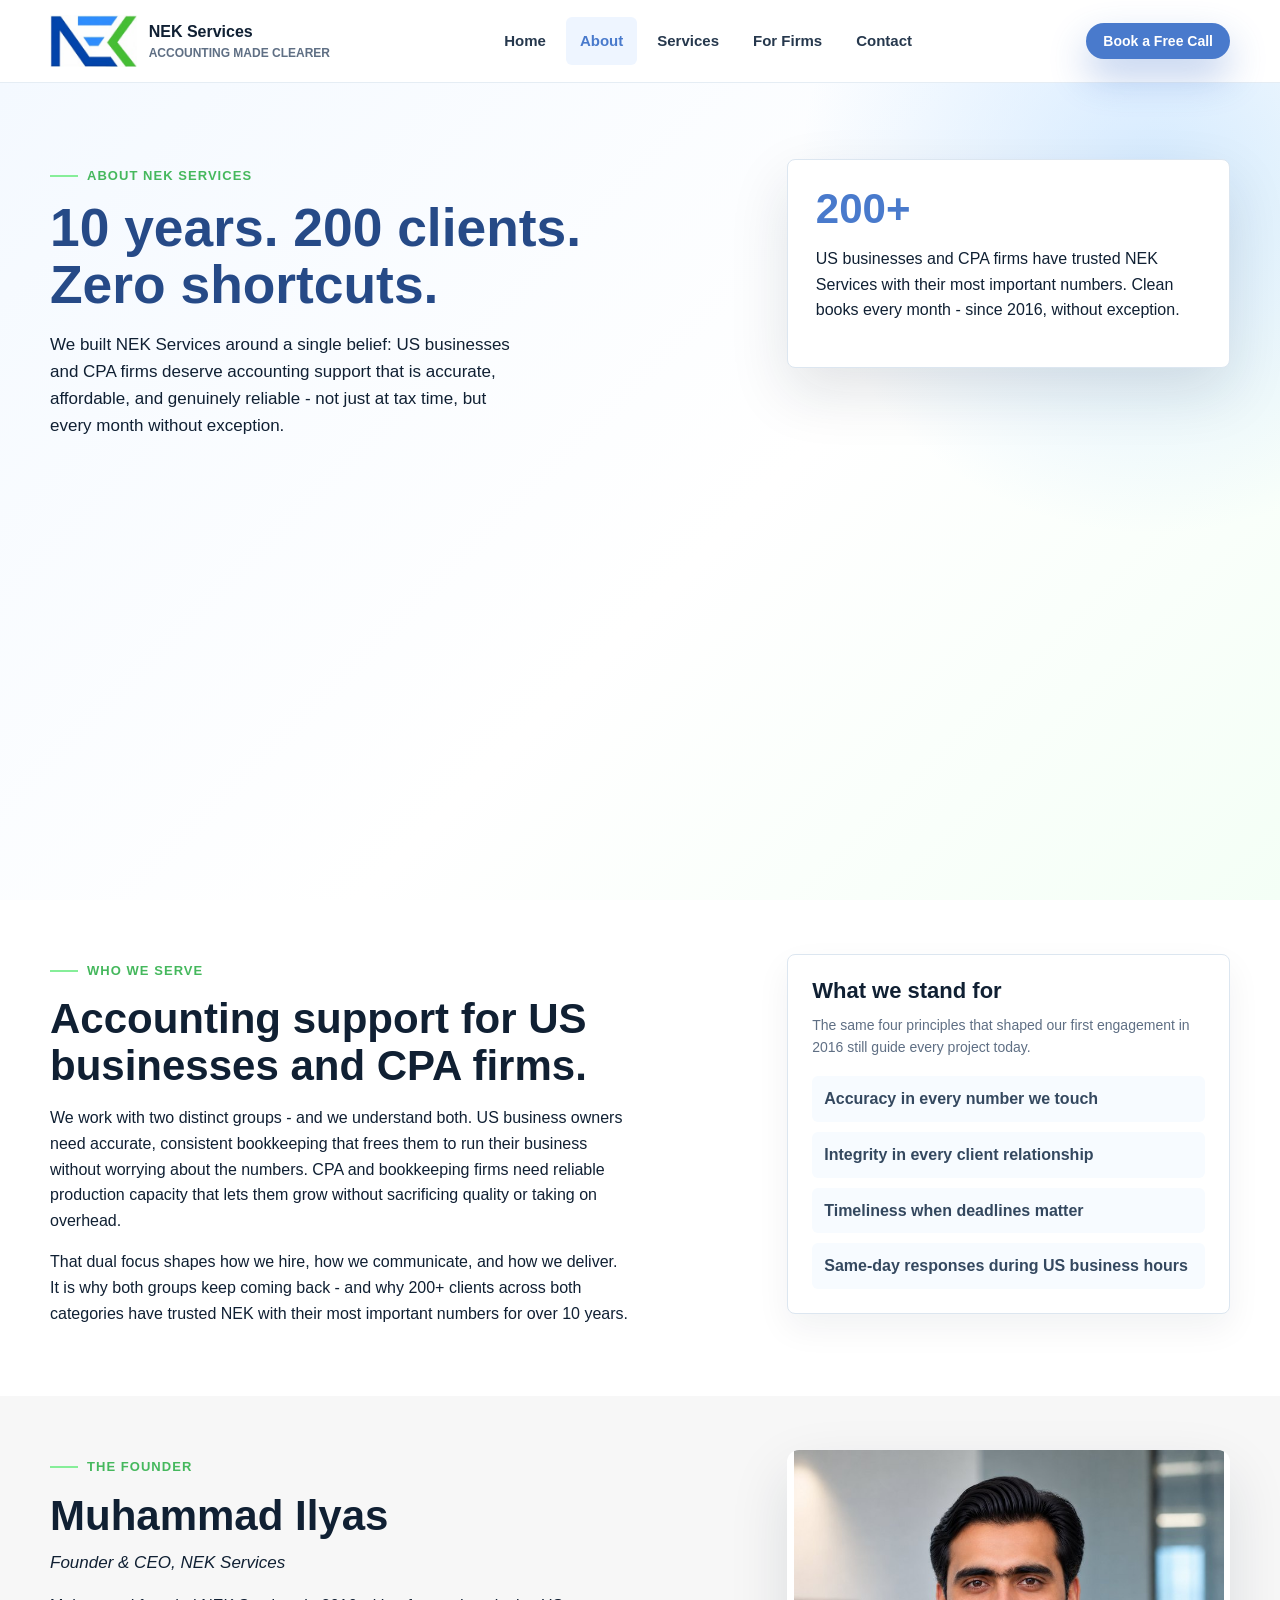
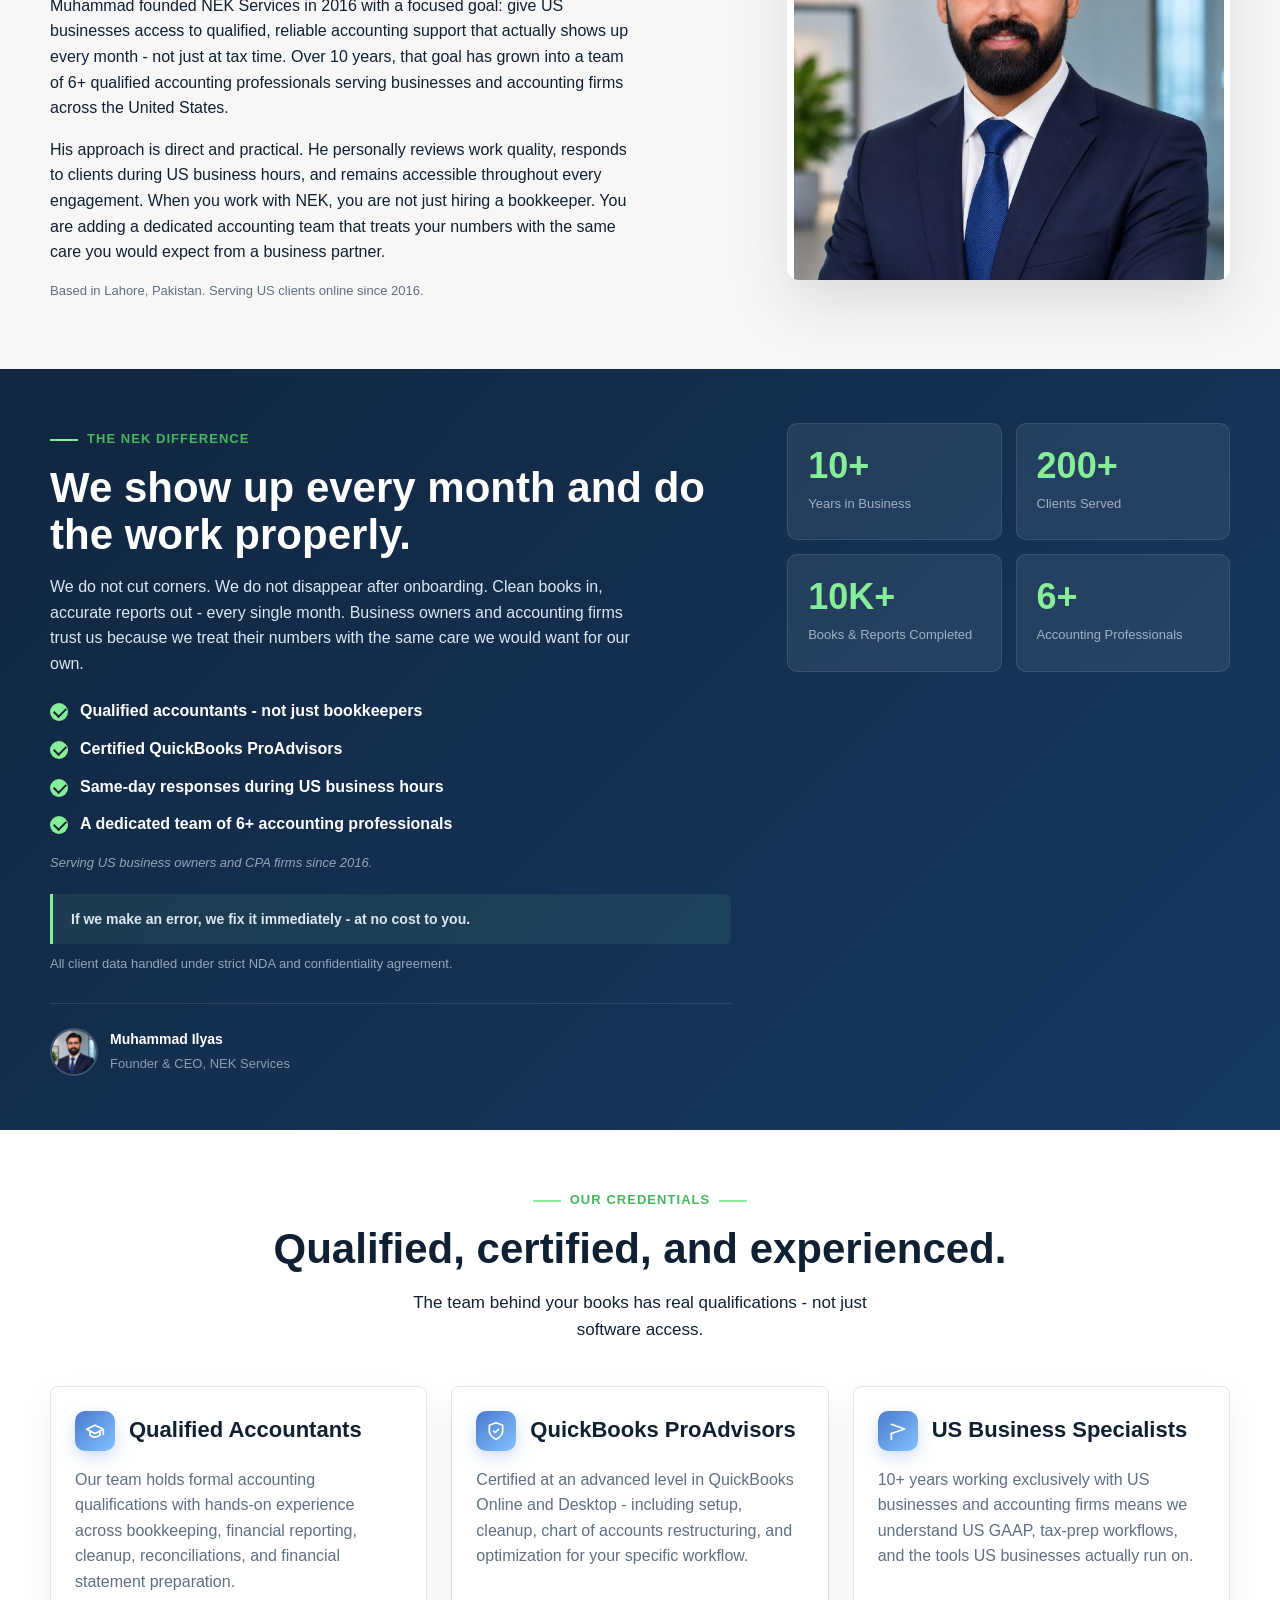
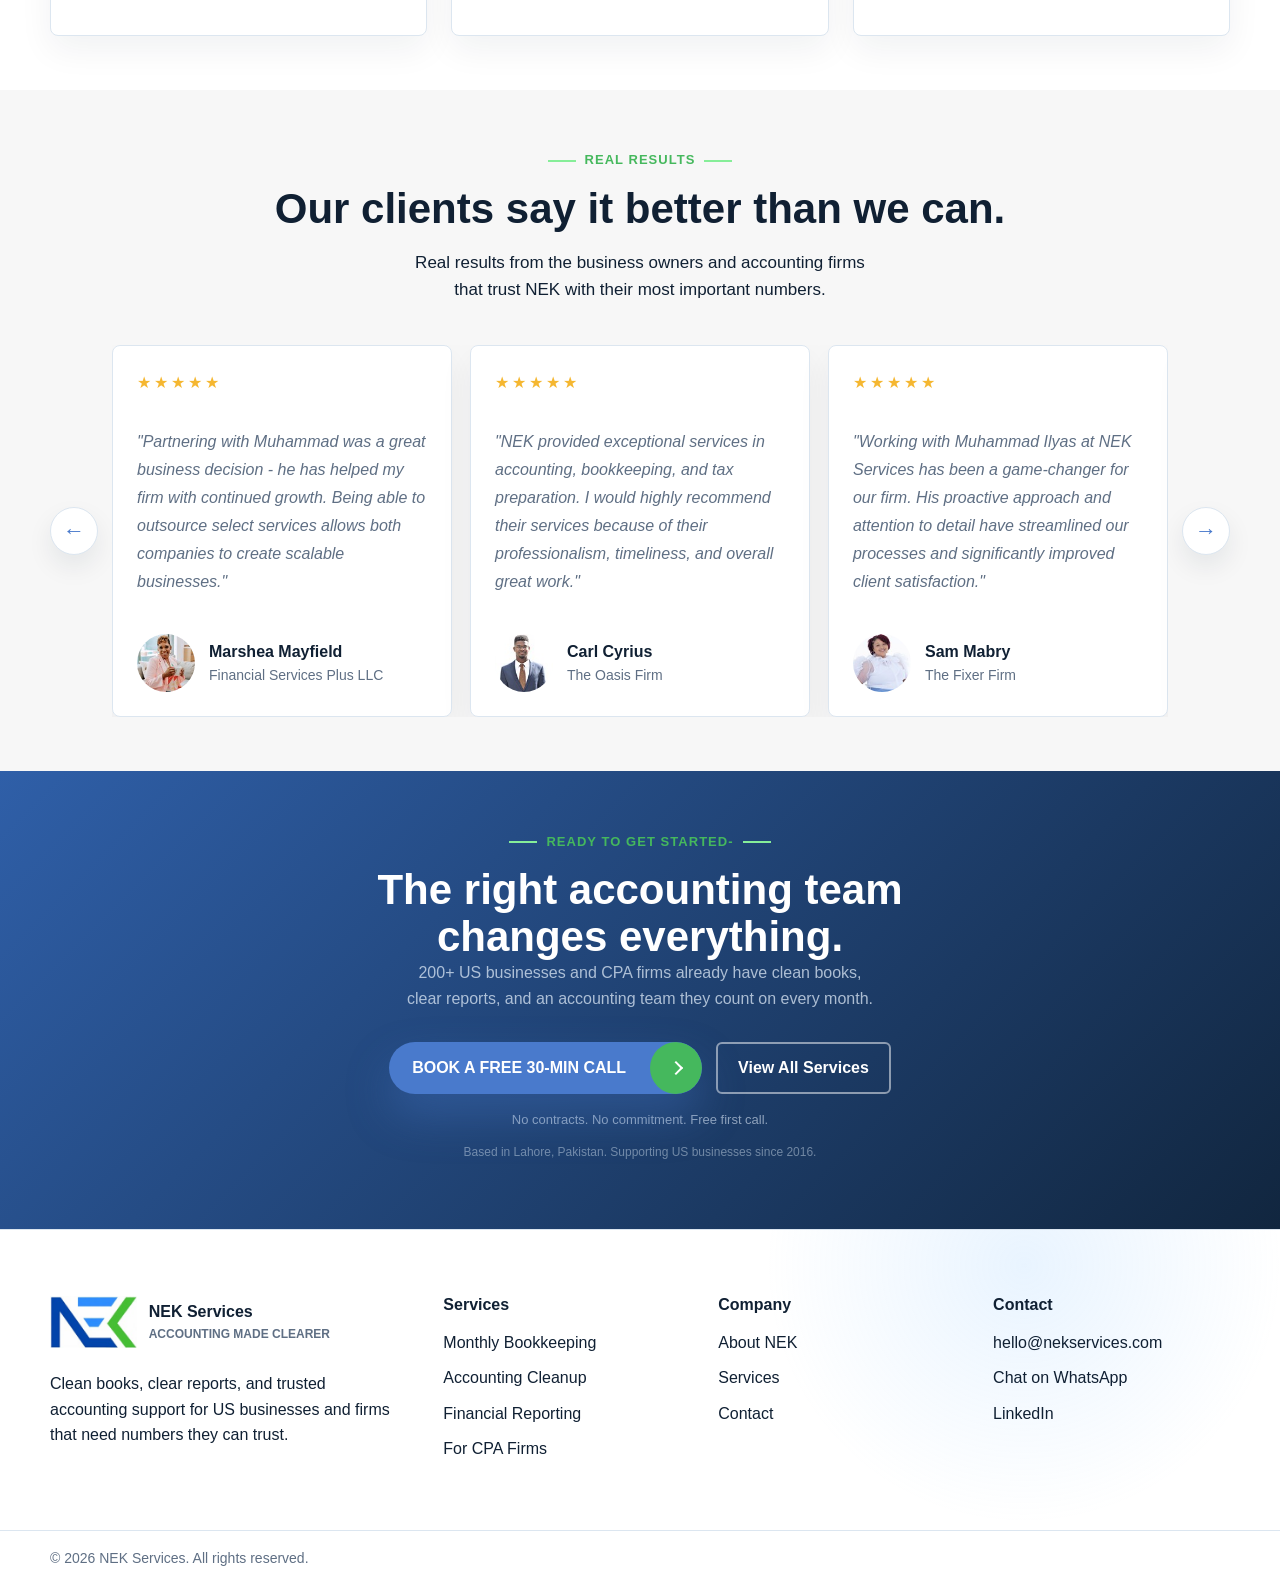
==== commit 437390de: "Compress images for faster page load NEK logo: 388KB → 8KB. Software logos: 40-235KB → 1-6KB each. T" ====
--- a/website/about.html
+++ b/website/about.html
@@ -38,7 +38,7 @@
   <header class="header">
     <nav class="container nav" aria-label="Main navigation">
       <a class="brand" href="index.html" aria-label="NEK Services home">
-        <img class="brand__logo" src="assets/logos/nek-logo.png?v=mark-2" alt="NEK Services">
+        <img class="brand__logo" src="assets/logos/nek-logo.jpg" alt="NEK Services">
         <span class="brand__text">NEK Services <span>Accounting made clearer</span></span>
       </a>
       <button class="menu-toggle" type="button" aria-label="Toggle navigation" aria-expanded="false" data-menu-toggle>
@@ -304,7 +304,7 @@
     <div class="container footer__main">
       <div>
         <a class="brand" href="index.html">
-          <img class="brand__logo" src="assets/logos/nek-logo.png?v=mark-2" alt="NEK Services">
+          <img class="brand__logo" src="assets/logos/nek-logo.jpg" alt="NEK Services">
           <span class="brand__text">NEK Services <span>Accounting made clearer</span></span>
         </a>
         <p>Clean books, clear reports, and trusted accounting support for US businesses and firms that need numbers they can trust.</p>
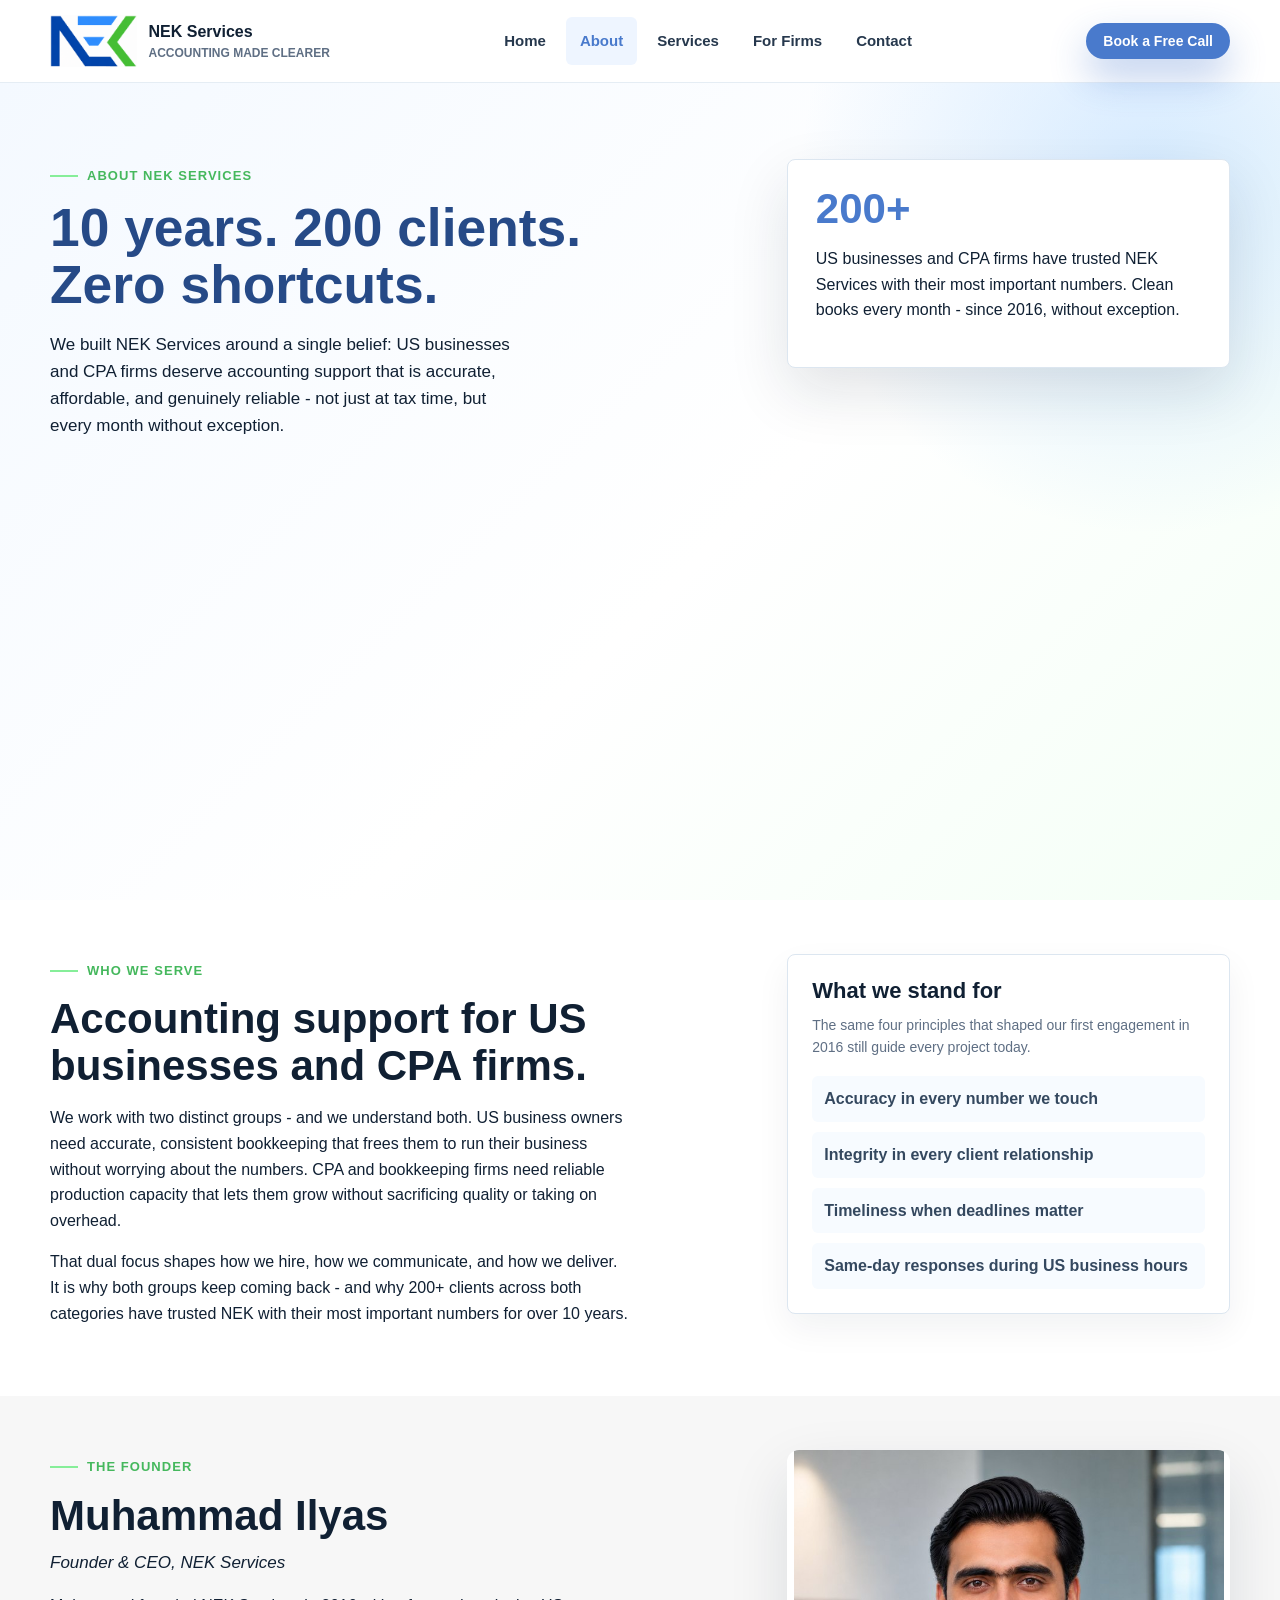
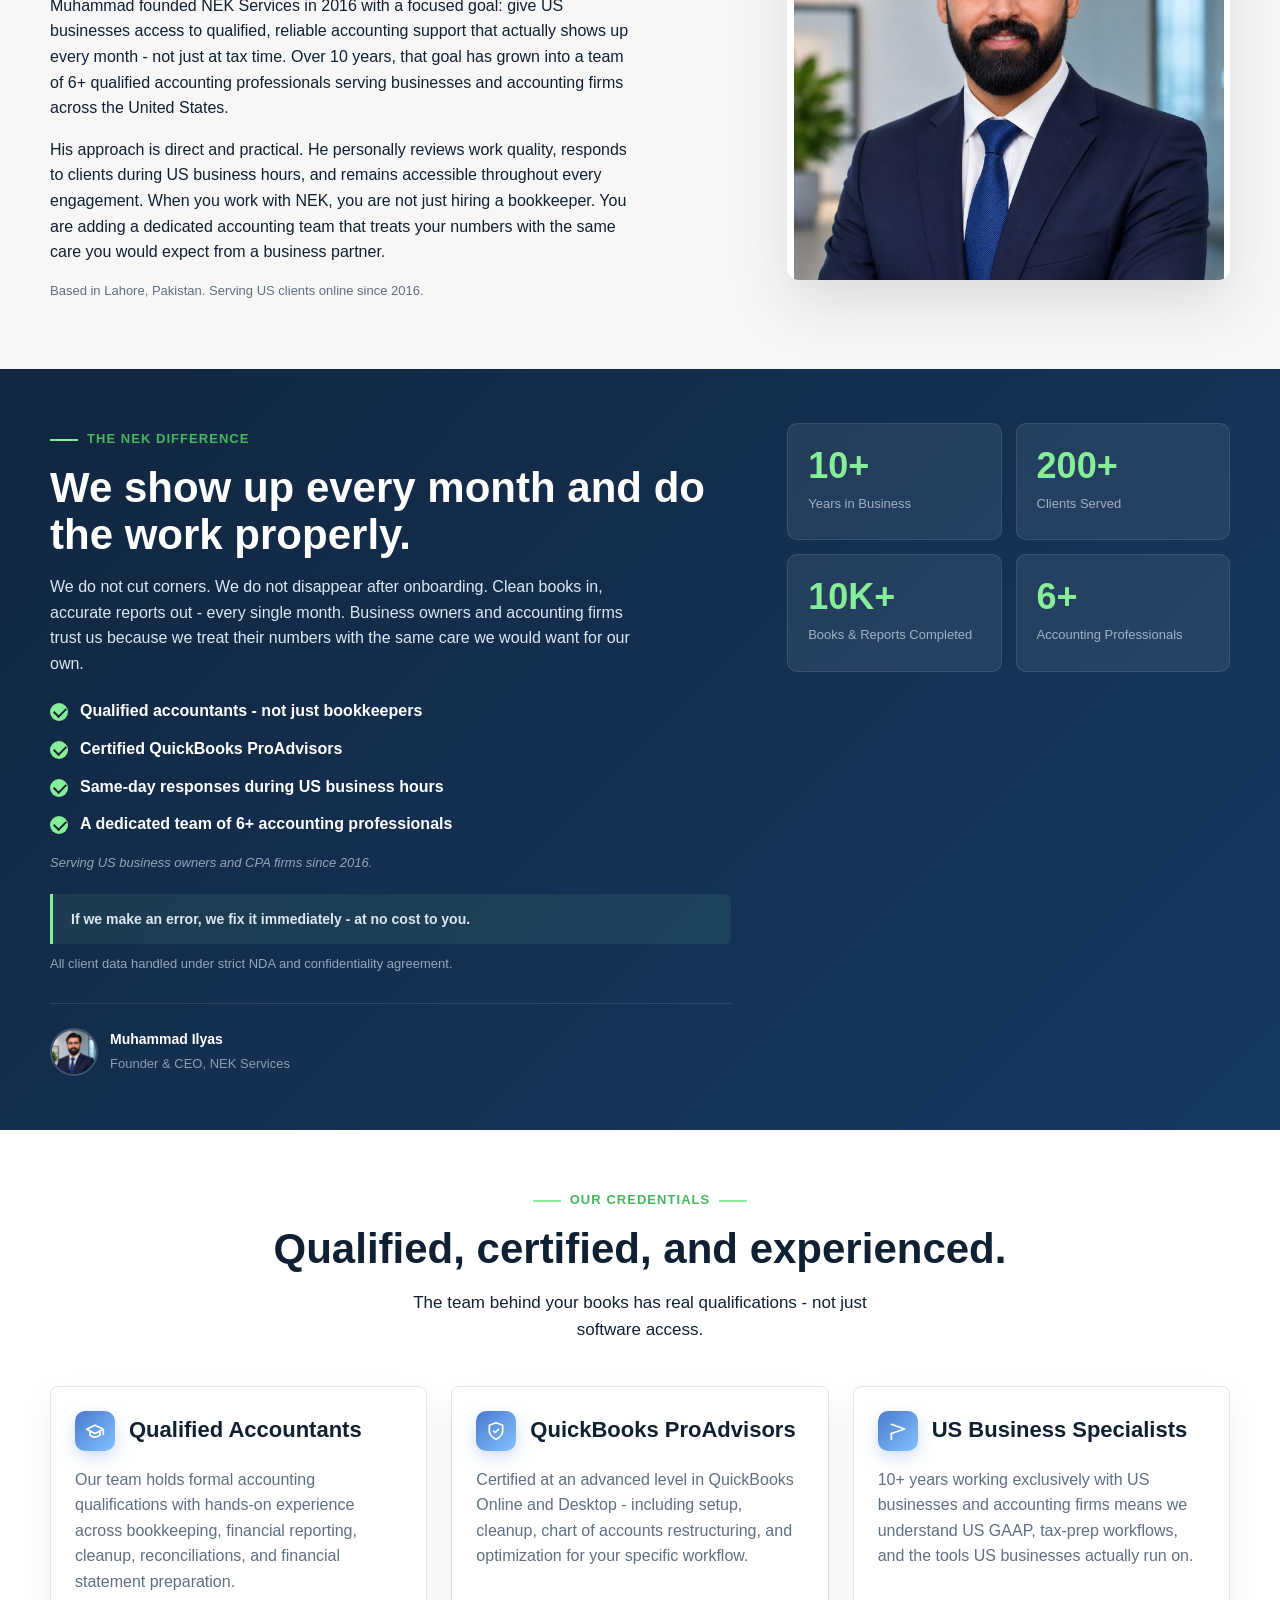
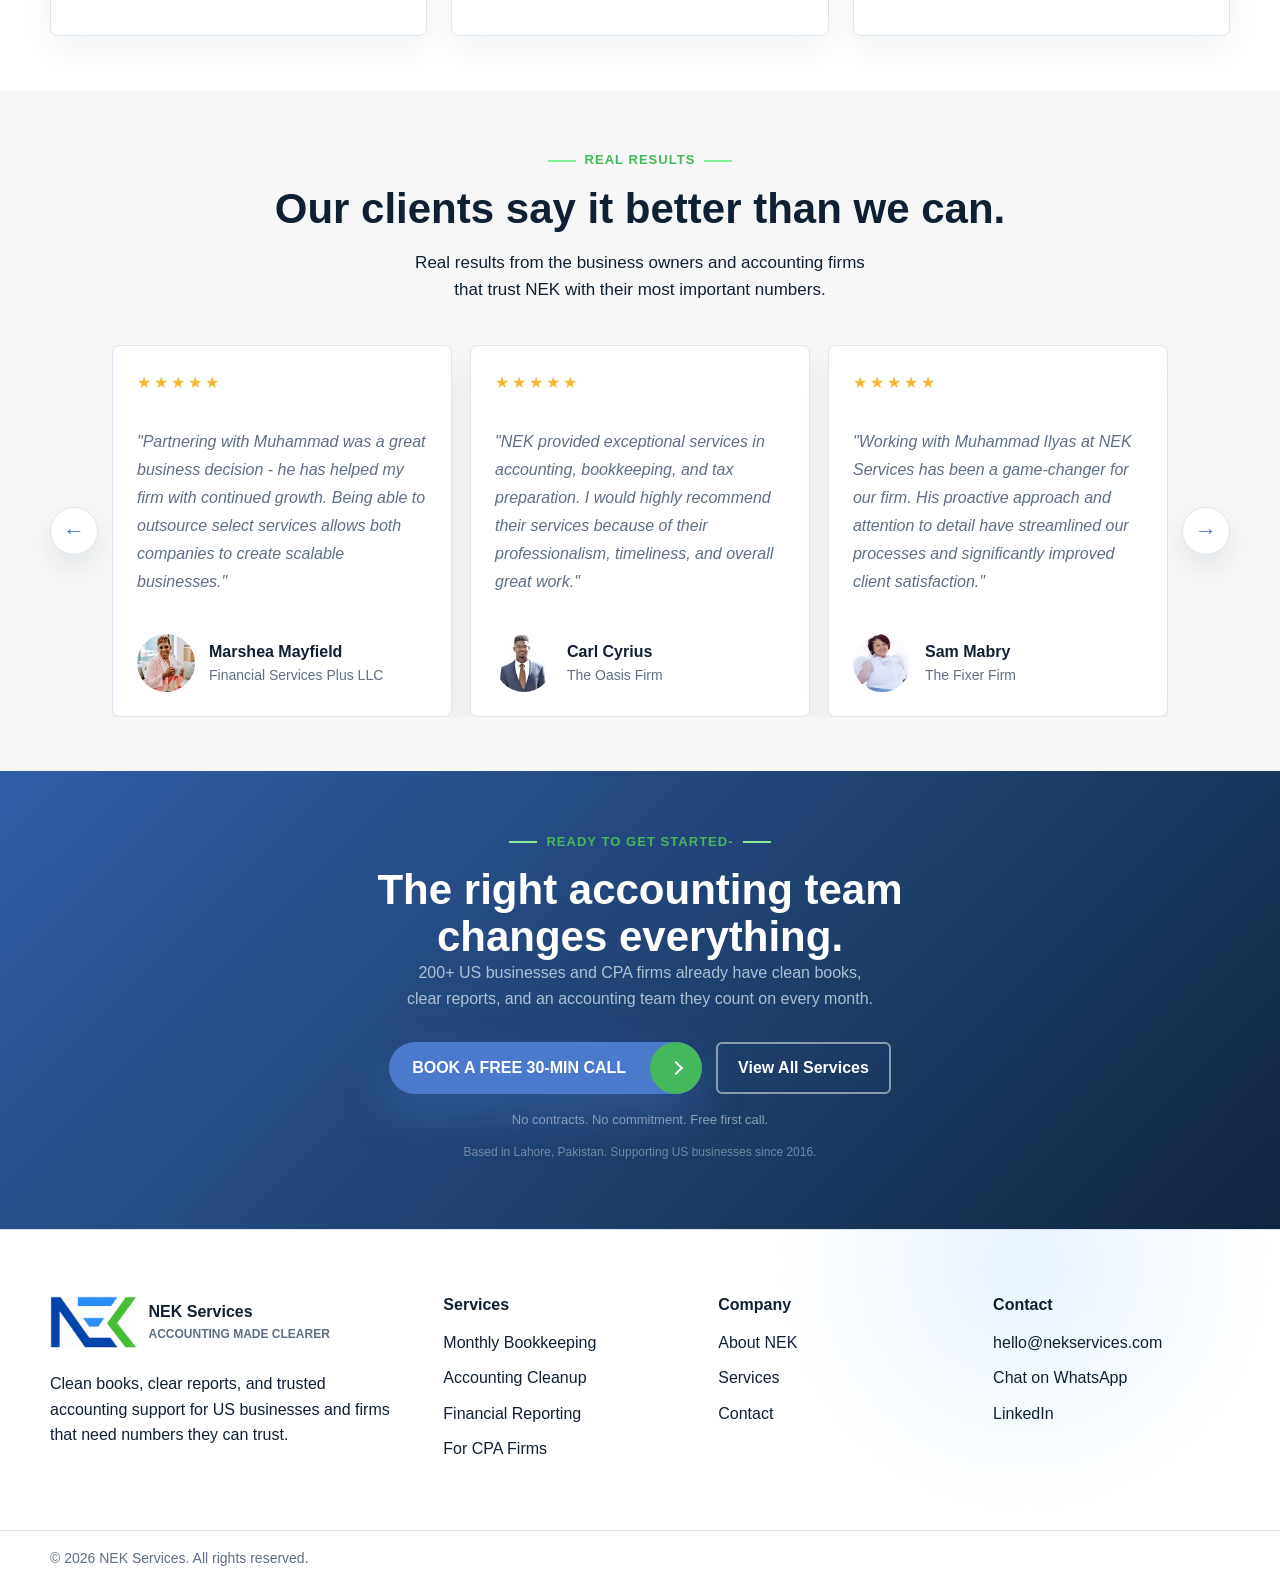
==== commit 7f7dd369: "Revert NEK logo to original PNG — JPEG removed transparency Co-Authored-By: Claude Sonnet 4.6 <norep" ====
--- a/website/about.html
+++ b/website/about.html
@@ -38,7 +38,7 @@
   <header class="header">
     <nav class="container nav" aria-label="Main navigation">
       <a class="brand" href="index.html" aria-label="NEK Services home">
-        <img class="brand__logo" src="assets/logos/nek-logo.jpg" alt="NEK Services">
+        <img class="brand__logo" src="assets/logos/nek-logo.png?v=mark-2" alt="NEK Services">
         <span class="brand__text">NEK Services <span>Accounting made clearer</span></span>
       </a>
       <button class="menu-toggle" type="button" aria-label="Toggle navigation" aria-expanded="false" data-menu-toggle>
@@ -304,7 +304,7 @@
     <div class="container footer__main">
       <div>
         <a class="brand" href="index.html">
-          <img class="brand__logo" src="assets/logos/nek-logo.jpg" alt="NEK Services">
+          <img class="brand__logo" src="assets/logos/nek-logo.png?v=mark-2" alt="NEK Services">
           <span class="brand__text">NEK Services <span>Accounting made clearer</span></span>
         </a>
         <p>Clean books, clear reports, and trusted accounting support for US businesses and firms that need numbers they can trust.</p>
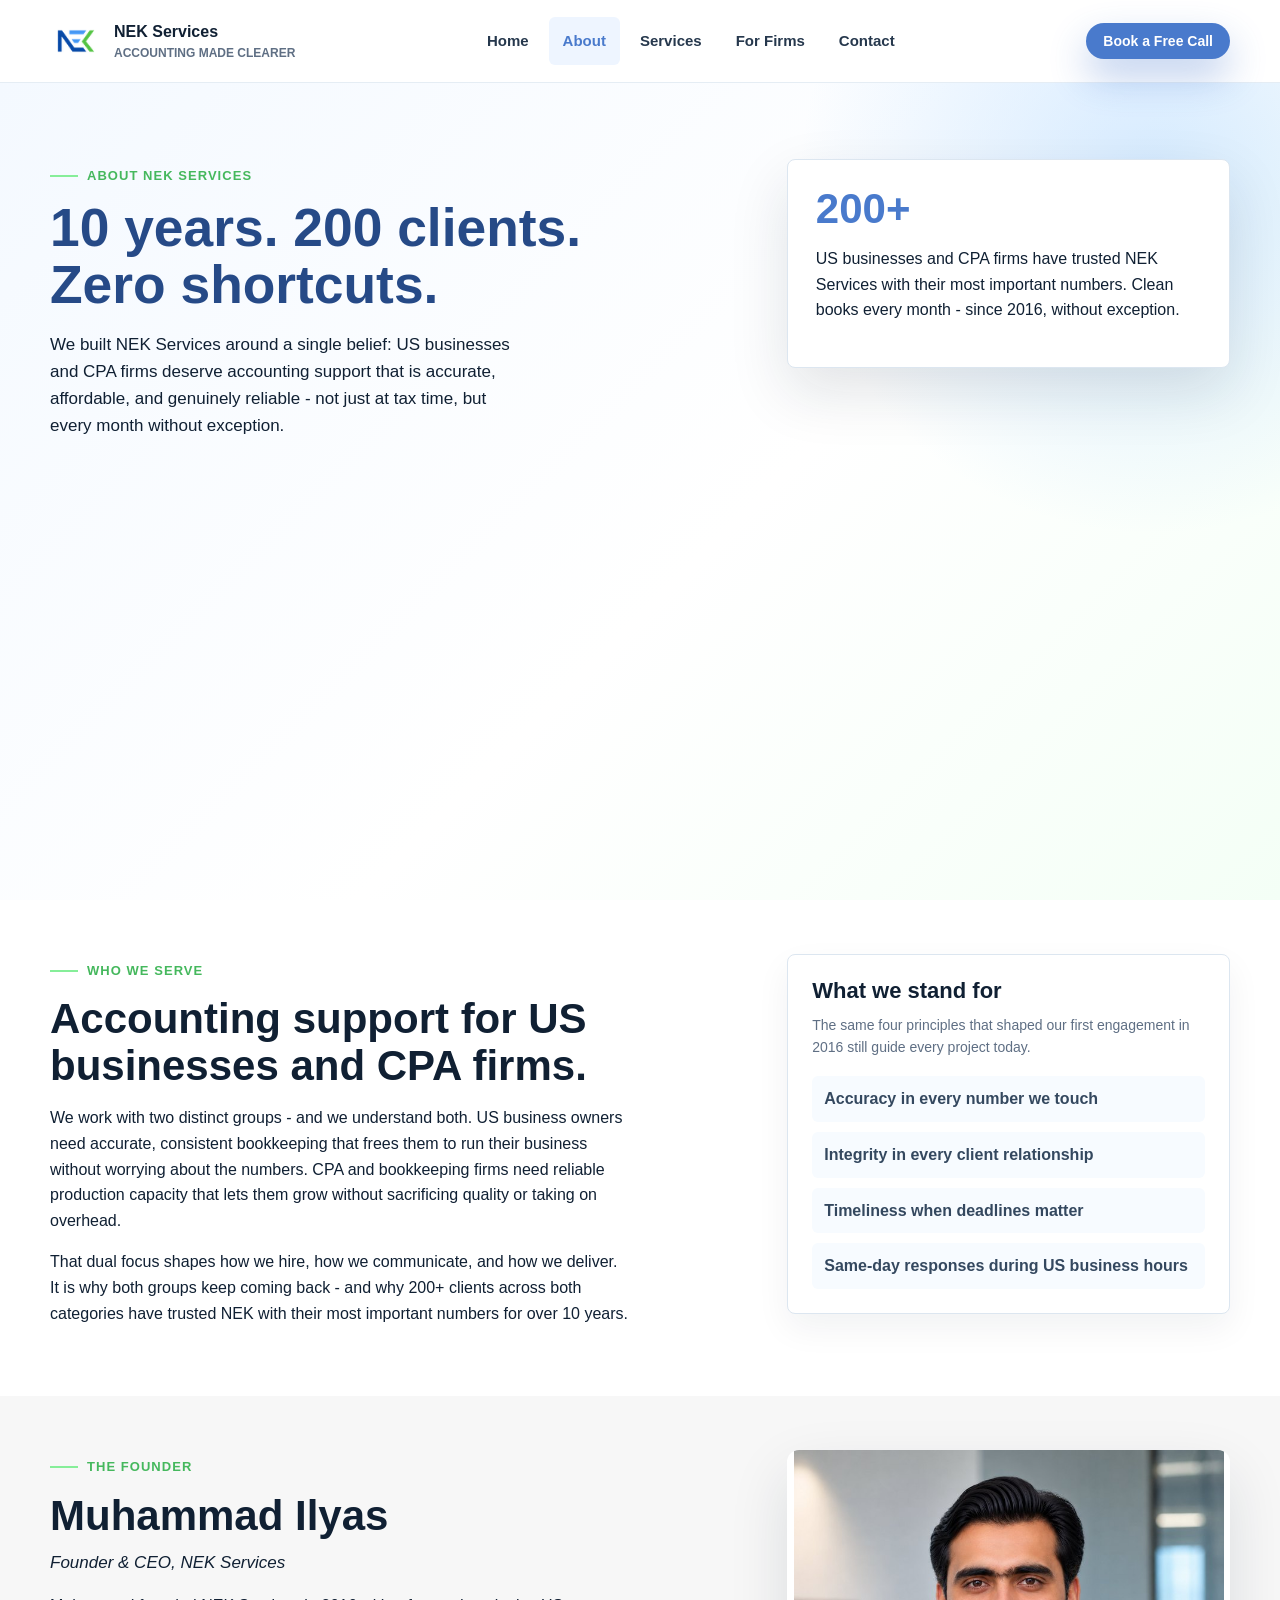
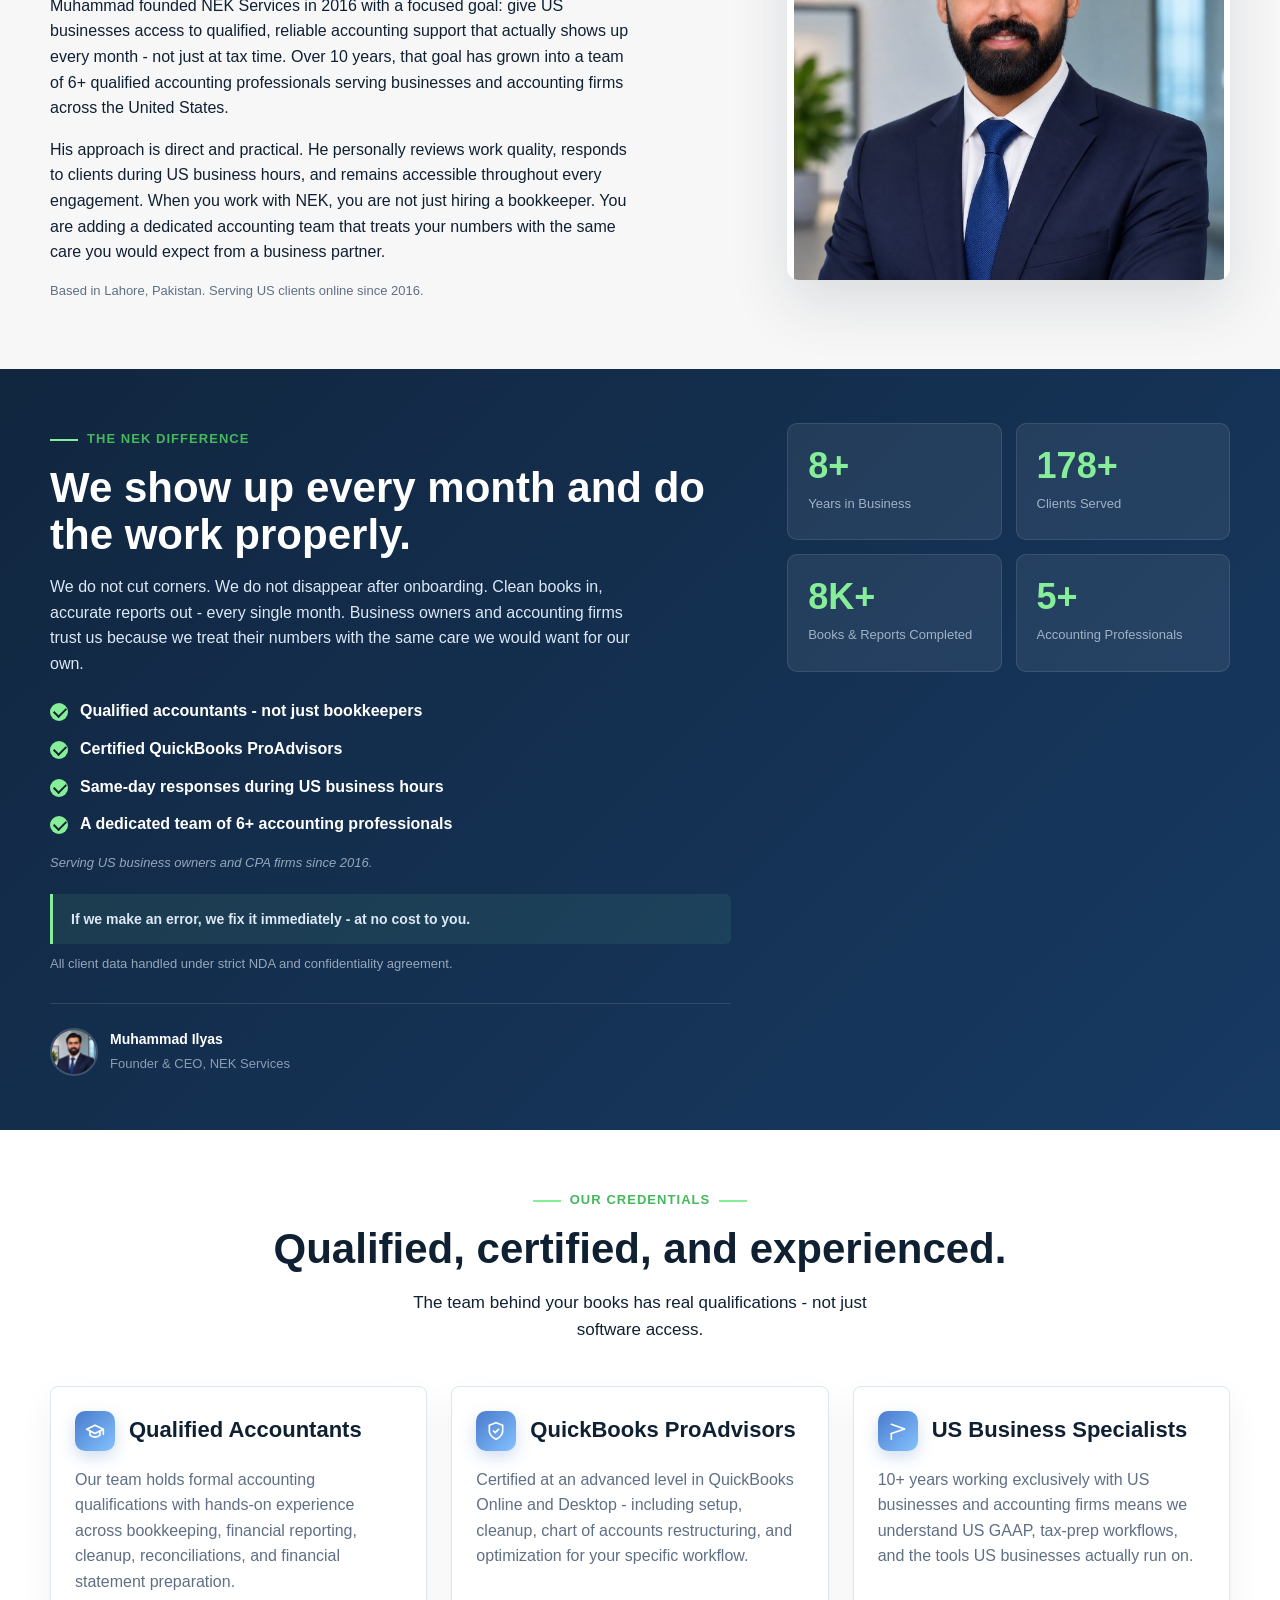
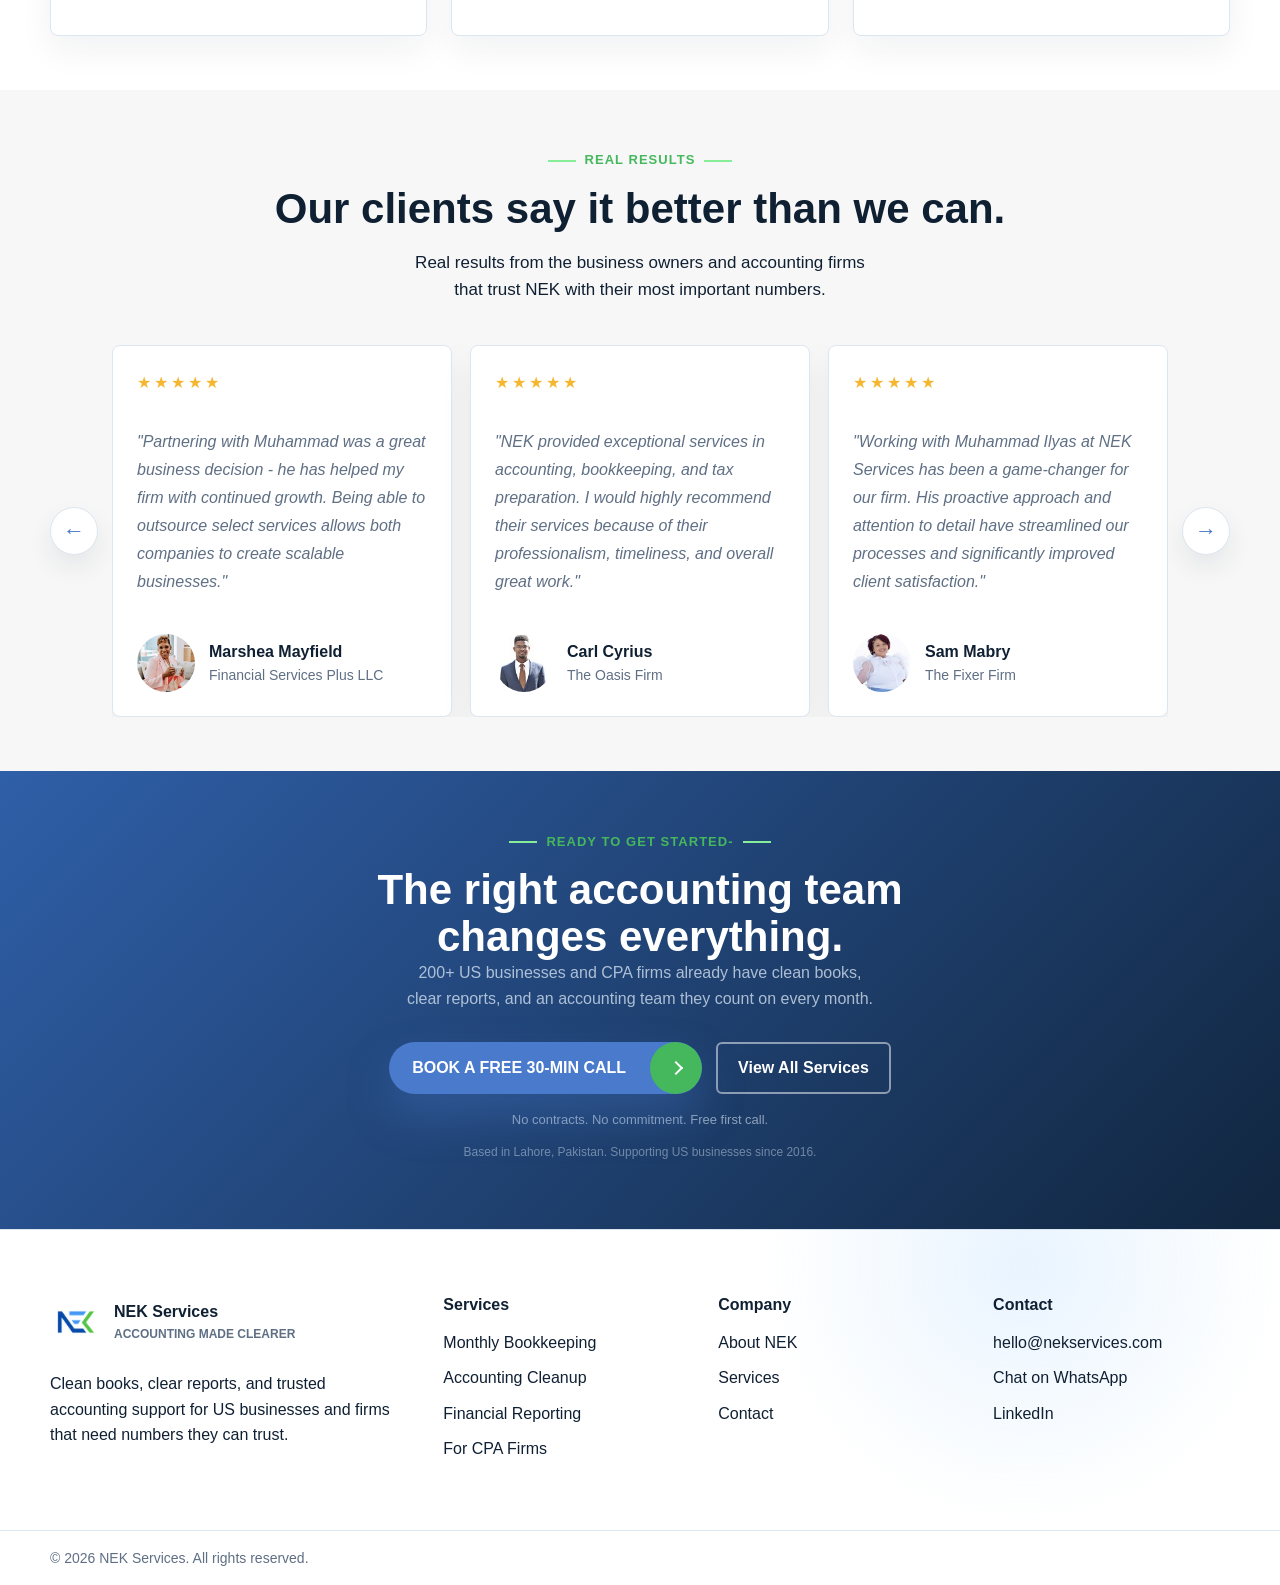
==== commit 2ee5c5d9: "Update nav logo to proper 64x64 transparent PNG Co-Authored-By: Claude Sonnet 4.6 <noreply@anthropic" ====
--- a/website/about.html
+++ b/website/about.html
@@ -38,7 +38,7 @@
   <header class="header">
     <nav class="container nav" aria-label="Main navigation">
       <a class="brand" href="index.html" aria-label="NEK Services home">
-        <img class="brand__logo" src="assets/logos/nek-logo.png?v=mark-2" alt="NEK Services">
+        <img class="brand__logo" src="assets/logos/nek-logo-64x64.png" alt="NEK Services">
         <span class="brand__text">NEK Services <span>Accounting made clearer</span></span>
       </a>
       <button class="menu-toggle" type="button" aria-label="Toggle navigation" aria-expanded="false" data-menu-toggle>
@@ -304,7 +304,7 @@
     <div class="container footer__main">
       <div>
         <a class="brand" href="index.html">
-          <img class="brand__logo" src="assets/logos/nek-logo.png?v=mark-2" alt="NEK Services">
+          <img class="brand__logo" src="assets/logos/nek-logo-64x64.png" alt="NEK Services">
           <span class="brand__text">NEK Services <span>Accounting made clearer</span></span>
         </a>
         <p>Clean books, clear reports, and trusted accounting support for US businesses and firms that need numbers they can trust.</p>
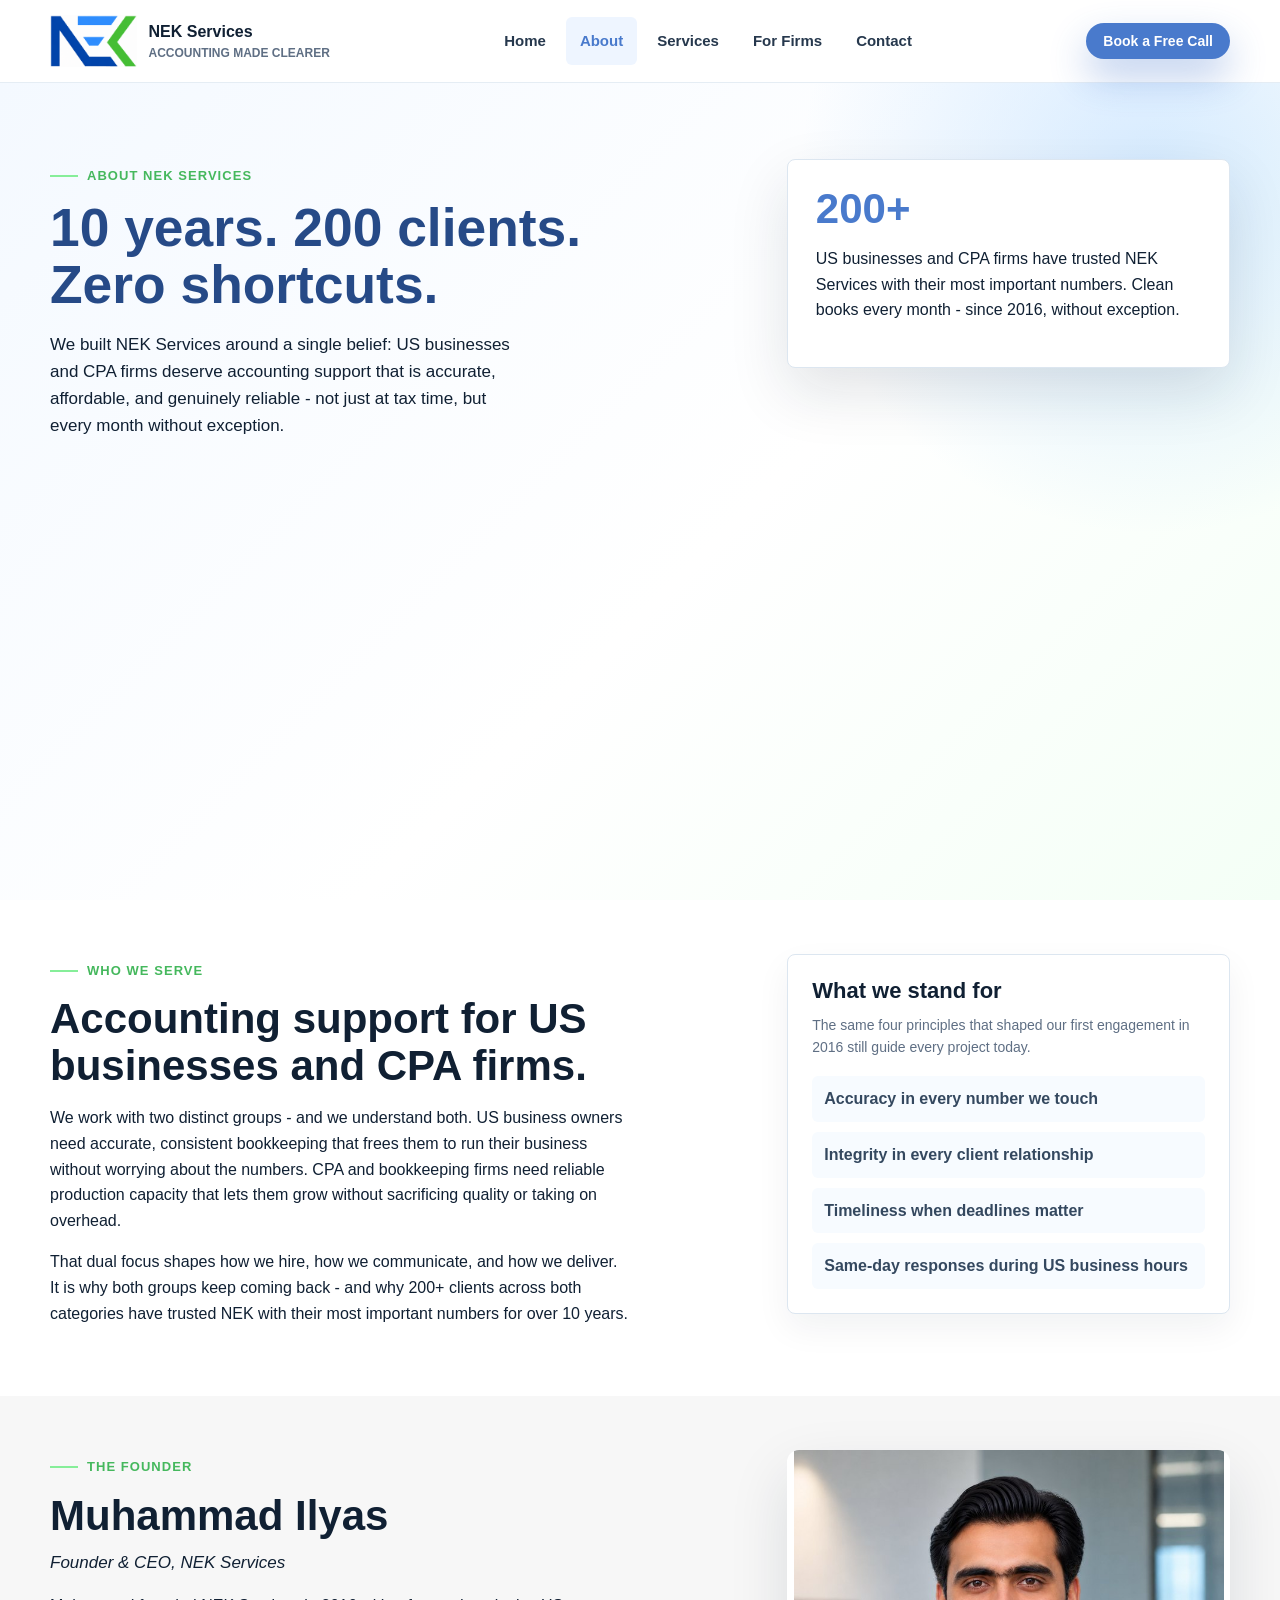
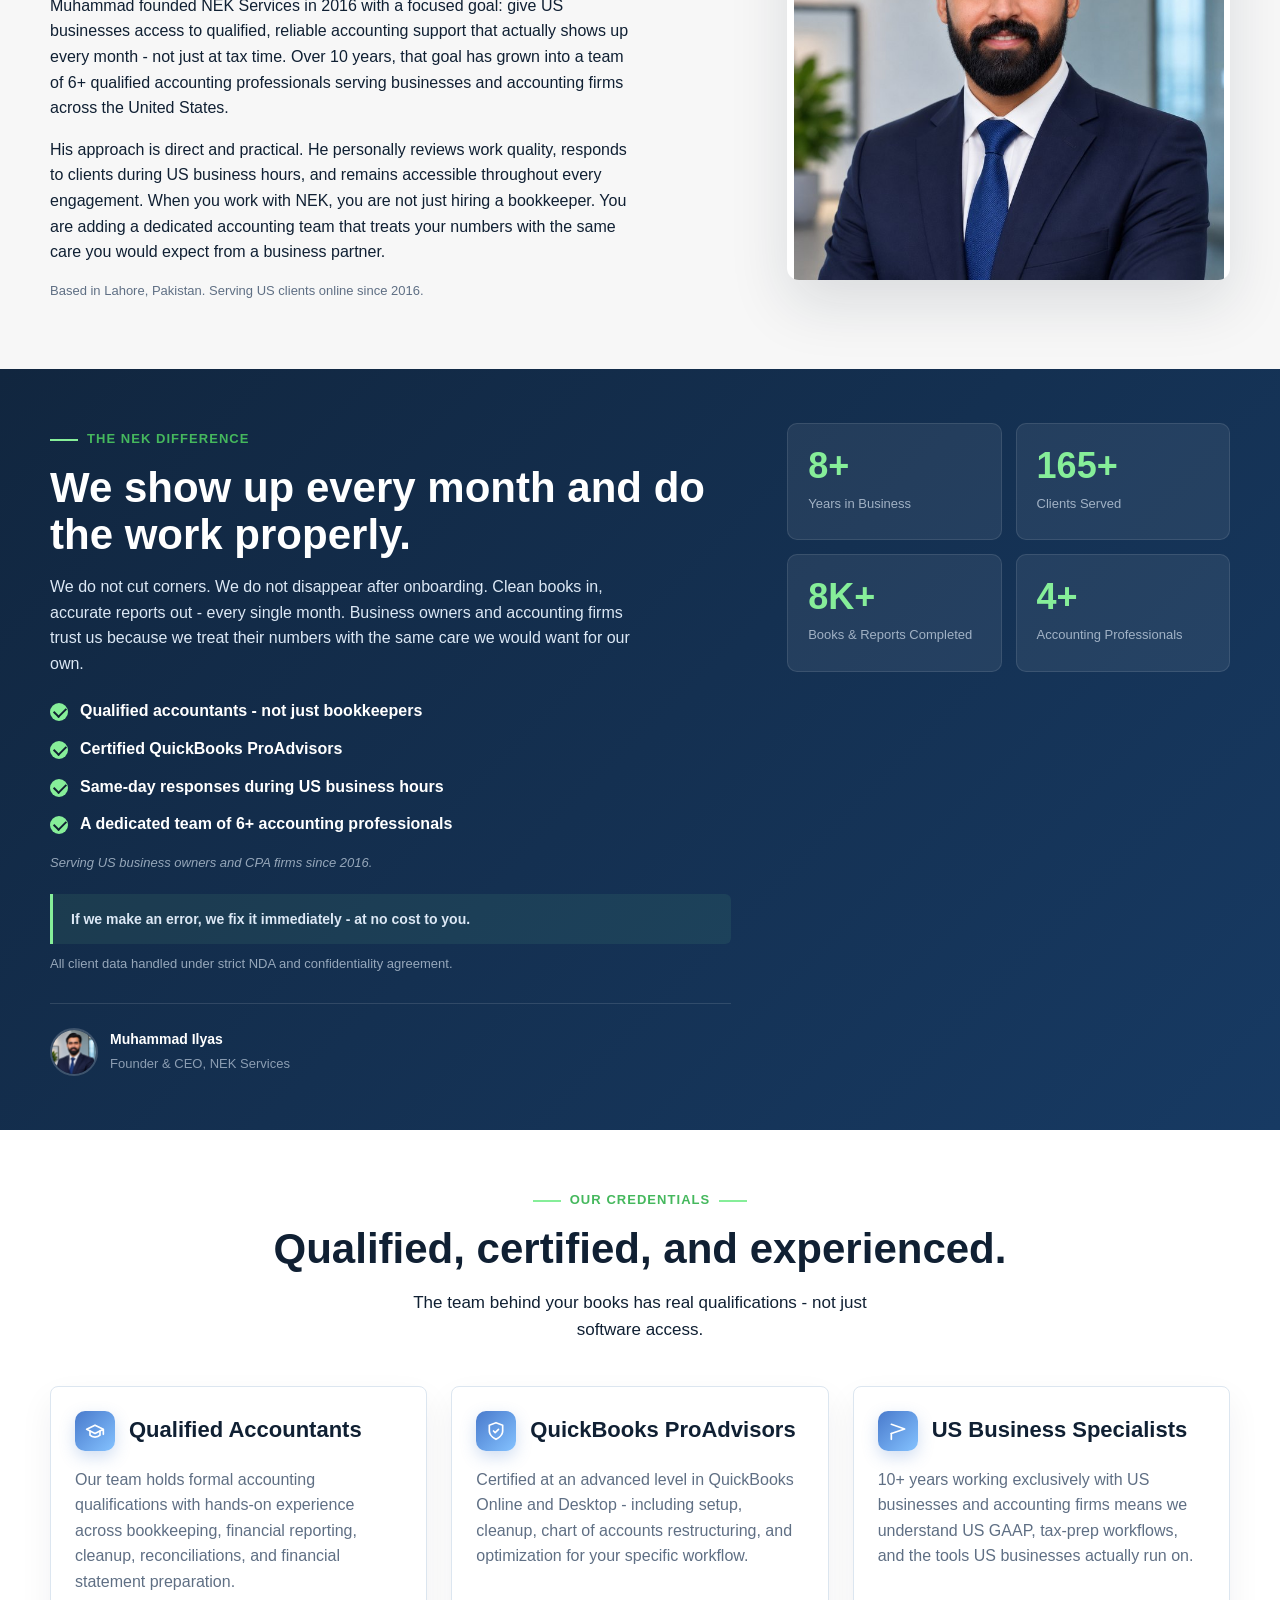
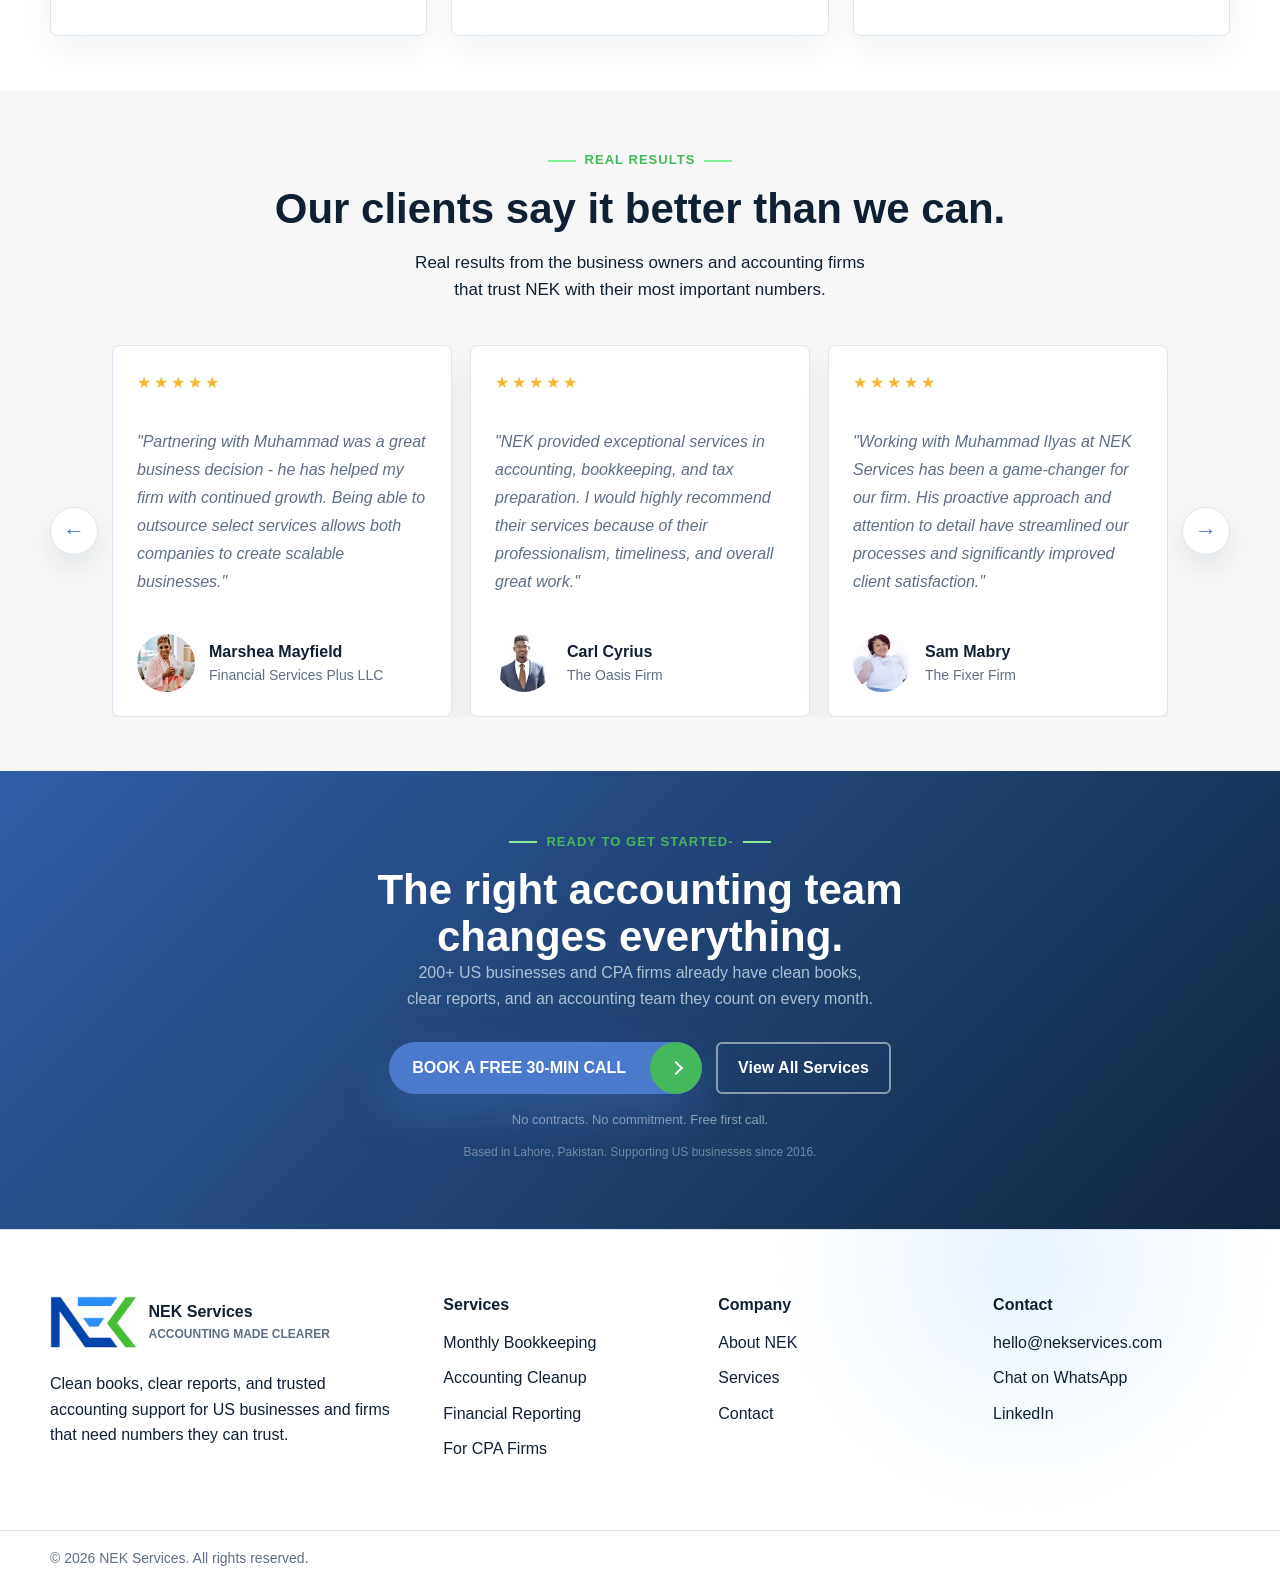
==== commit 05c024e1: "Revert nav logo to original nek-logo.png Co-Authored-By: Claude Sonnet 4.6 <noreply@anthropic.com>" ====
--- a/website/about.html
+++ b/website/about.html
@@ -38,7 +38,7 @@
   <header class="header">
     <nav class="container nav" aria-label="Main navigation">
       <a class="brand" href="index.html" aria-label="NEK Services home">
-        <img class="brand__logo" src="assets/logos/nek-logo-64x64.png" alt="NEK Services">
+        <img class="brand__logo" src="assets/logos/nek-logo.png?v=mark-2" alt="NEK Services">
         <span class="brand__text">NEK Services <span>Accounting made clearer</span></span>
       </a>
       <button class="menu-toggle" type="button" aria-label="Toggle navigation" aria-expanded="false" data-menu-toggle>
@@ -304,7 +304,7 @@
     <div class="container footer__main">
       <div>
         <a class="brand" href="index.html">
-          <img class="brand__logo" src="assets/logos/nek-logo-64x64.png" alt="NEK Services">
+          <img class="brand__logo" src="assets/logos/nek-logo.png?v=mark-2" alt="NEK Services">
           <span class="brand__text">NEK Services <span>Accounting made clearer</span></span>
         </a>
         <p>Clean books, clear reports, and trusted accounting support for US businesses and firms that need numbers they can trust.</p>
